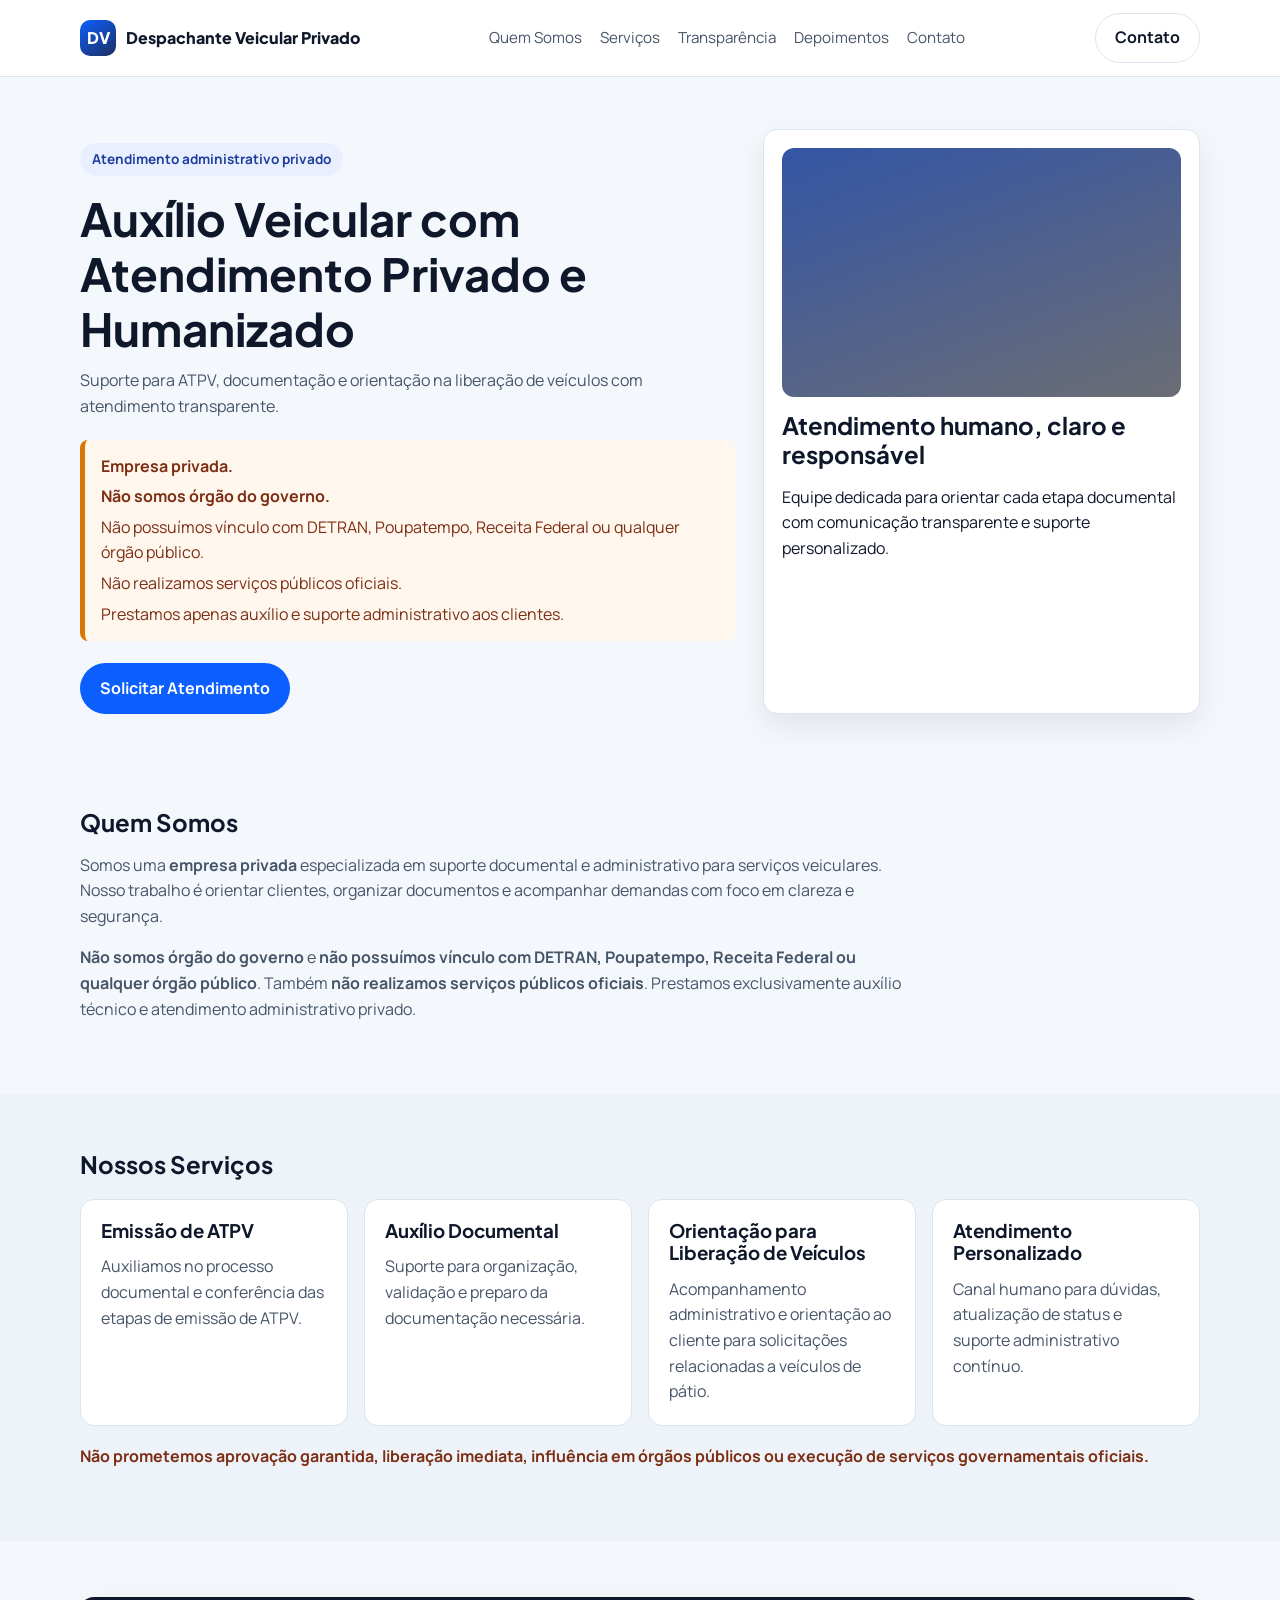
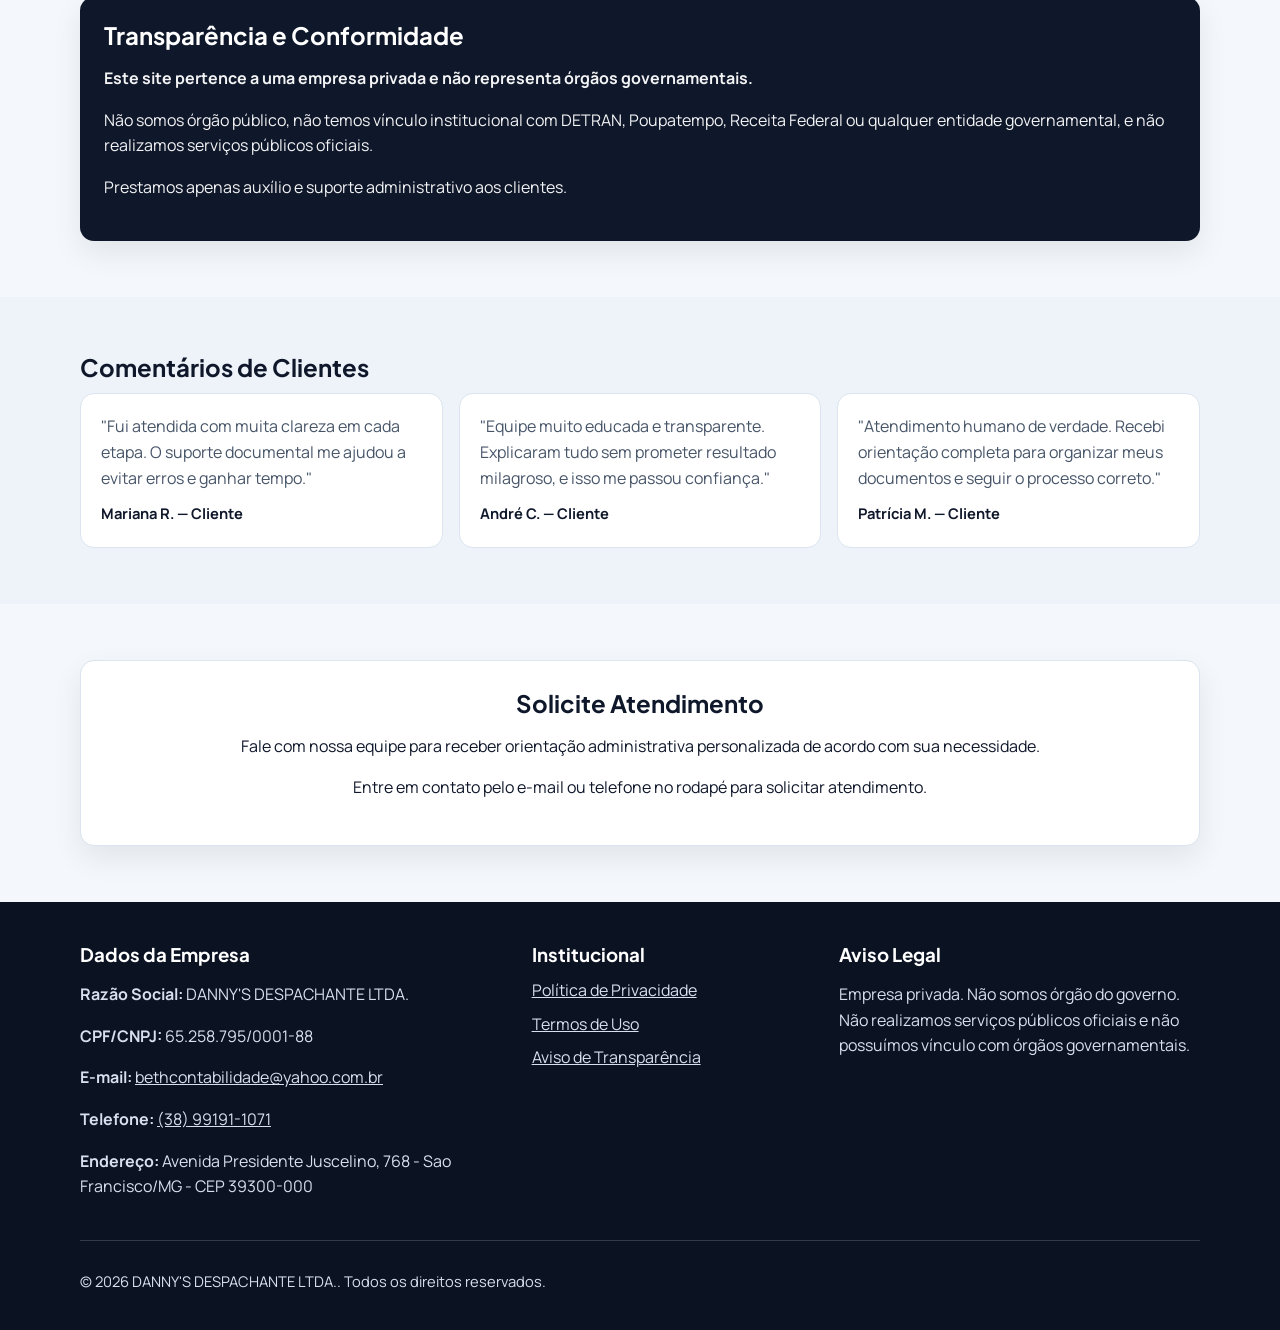
==== index.html @ ce4852e8 "Add files via upload" ====
<!DOCTYPE html>
<html lang="pt-BR">
  <head>
    <meta charset="UTF-8" />
    <meta name="viewport" content="width=device-width, initial-scale=1.0" />
    <title>Despachante Veicular Privado | Atendimento Humanizado</title>
    <meta
      name="description"
      content="Empresa privada de auxílio veicular com suporte em ATPV, documentação e orientação administrativa para clientes."
    />
    <link rel="preconnect" href="https://fonts.googleapis.com" />
    <link rel="preconnect" href="https://fonts.gstatic.com" crossorigin />
    <link
      href="https://fonts.googleapis.com/css2?family=Manrope:wght@400;500;600;700;800&family=Plus+Jakarta+Sans:wght@500;600;700;800&display=swap"
      rel="stylesheet"
    />
    <link rel="stylesheet" href="./styles.css" />
  </head>
  <body>
    <header class="header">
      <div class="container nav">
        <a href="#inicio" class="logo" aria-label="Início">
          <span class="logo-mark">DV</span>
          <span class="logo-text">Despachante Veicular Privado</span>
        </a>
        <nav class="menu" aria-label="Navegação principal">
          <a href="#quem-somos">Quem Somos</a>
          <a href="#servicos">Serviços</a>
          <a href="#transparencia">Transparência</a>
          <a href="#depoimentos">Depoimentos</a>
          <a href="#contato">Contato</a>
        </nav>
        <a class="btn btn-secondary" href="#contato">Contato</a>
      </div>
    </header>

    <main id="inicio">
      <section class="hero">
        <div class="container hero-grid">
          <div class="hero-content">
            <p class="badge">Atendimento administrativo privado</p>
            <h1>Auxílio Veicular com Atendimento Privado e Humanizado</h1>
            <p class="subtitle">
              Suporte para ATPV, documentação e orientação na liberação de veículos com atendimento
              transparente.
            </p>

            <div class="hero-alert">
              <p><strong>Empresa privada.</strong></p>
              <p><strong>Não somos órgão do governo.</strong></p>
              <p>
                Não possuímos vínculo com DETRAN, Poupatempo, Receita Federal ou qualquer órgão
                público.
              </p>
              <p>Não realizamos serviços públicos oficiais.</p>
              <p>Prestamos apenas auxílio e suporte administrativo aos clientes.</p>
            </div>

            <div class="hero-actions">
              <a class="btn btn-primary" href="#contato">Solicitar Atendimento</a>
            </div>
          </div>

          <aside class="hero-card" aria-label="Ambiente de atendimento">
            <div class="hero-card-image" role="img" aria-label="Escritório moderno com atendimento ao cliente"></div>
            <h2>Atendimento humano, claro e responsável</h2>
            <p>
              Equipe dedicada para orientar cada etapa documental com comunicação transparente e suporte
              personalizado.
            </p>
          </aside>
        </div>
      </section>

      <section id="quem-somos" class="section">
        <div class="container">
          <h2>Quem Somos</h2>
          <p class="section-text">
            Somos uma <strong>empresa privada</strong> especializada em suporte documental e
            administrativo para serviços veiculares. Nosso trabalho é orientar clientes, organizar
            documentos e acompanhar demandas com foco em clareza e segurança.
          </p>
          <p class="section-text">
            <strong>Não somos órgão do governo</strong> e
            <strong>não possuímos vínculo com DETRAN, Poupatempo, Receita Federal ou qualquer órgão público</strong>.
            Também <strong>não realizamos serviços públicos oficiais</strong>. Prestamos exclusivamente
            auxílio técnico e atendimento administrativo privado.
          </p>
        </div>
      </section>

      <section id="servicos" class="section alt">
        <div class="container">
          <h2>Nossos Serviços</h2>
          <div class="cards">
            <article class="card">
              <h3>Emissão de ATPV</h3>
              <p>Auxiliamos no processo documental e conferência das etapas de emissão de ATPV.</p>
            </article>
            <article class="card">
              <h3>Auxílio Documental</h3>
              <p>Suporte para organização, validação e preparo da documentação necessária.</p>
            </article>
            <article class="card">
              <h3>Orientação para Liberação de Veículos</h3>
              <p>
                Acompanhamento administrativo e orientação ao cliente para solicitações relacionadas a
                veículos de pátio.
              </p>
            </article>
            <article class="card">
              <h3>Atendimento Personalizado</h3>
              <p>Canal humano para dúvidas, atualização de status e suporte administrativo contínuo.</p>
            </article>
          </div>
          <p class="disclaimer-inline">
            Não prometemos aprovação garantida, liberação imediata, influência em órgãos públicos ou
            execução de serviços governamentais oficiais.
          </p>
        </div>
      </section>

      <section id="transparencia" class="section">
        <div class="container">
          <div class="transparency-box">
            <h2>Transparência e Conformidade</h2>
            <p>
              <strong>Este site pertence a uma empresa privada e não representa órgãos governamentais.</strong>
            </p>
            <p>
              Não somos órgão público, não temos vínculo institucional com DETRAN, Poupatempo, Receita
              Federal ou qualquer entidade governamental, e não realizamos serviços públicos oficiais.
            </p>
            <p>Prestamos apenas auxílio e suporte administrativo aos clientes.</p>
          </div>
        </div>
      </section>

      <section id="depoimentos" class="section alt">
        <div class="container">
          <h2>Comentários de Clientes</h2>
          <div class="testimonials">
            <article class="testimonial">
              <p>
                "Fui atendida com muita clareza em cada etapa. O suporte documental me ajudou a evitar
                erros e ganhar tempo."
              </p>
              <span>Mariana R. — Cliente</span>
            </article>
            <article class="testimonial">
              <p>
                "Equipe muito educada e transparente. Explicaram tudo sem prometer resultado milagroso,
                e isso me passou confiança."
              </p>
              <span>André C. — Cliente</span>
            </article>
            <article class="testimonial">
              <p>
                "Atendimento humano de verdade. Recebi orientação completa para organizar meus documentos
                e seguir o processo correto."
              </p>
              <span>Patrícia M. — Cliente</span>
            </article>
          </div>
        </div>
      </section>

      <section id="contato" class="section">
        <div class="container contact-box">
          <h2>Solicite Atendimento</h2>
          <p>
            Fale com nossa equipe para receber orientação administrativa personalizada de acordo com sua
            necessidade.
          </p>
          <p>
            Entre em contato pelo e-mail ou telefone no rodapé para solicitar atendimento.
          </p>
        </div>
      </section>
    </main>

    <footer class="footer">
      <div class="container footer-grid">
        <div>
          <h3>Dados da Empresa</h3>
          <p><strong>Razão Social:</strong> <span data-company-name></span></p>
          <p><strong>CPF/CNPJ:</strong> <span data-company-document></span></p>
          <p><strong>E-mail:</strong> <a data-company-email href="#"></a></p>
          <p><strong>Telefone:</strong> <a data-company-phone href="#"></a></p>
          <p><strong>Endereço:</strong> <span data-company-address></span></p>
        </div>
        <div>
          <h3>Institucional</h3>
          <ul>
            <li><a href="./politica-de-privacidade.html">Política de Privacidade</a></li>
            <li><a href="./termos-de-uso.html">Termos de Uso</a></li>
            <li><a href="./aviso-de-transparencia.html">Aviso de Transparência</a></li>
          </ul>
        </div>
        <div>
          <h3>Aviso Legal</h3>
          <p>
            Empresa privada. Não somos órgão do governo. Não realizamos serviços públicos oficiais e não
            possuímos vínculo com órgãos governamentais.
          </p>
        </div>
      </div>
      <div class="container footer-bottom">
        <p>© <span data-current-year></span> <span data-company-name></span>. Todos os direitos reservados.</p>
      </div>
    </footer>

    <script src="./script.js"></script>
  </body>
</html>
---- styles.css ----
:root {
  --bg: #f4f7fb;
  --surface: #ffffff;
  --ink: #0f172a;
  --muted: #475569;
  --primary: #0b5fff;
  --primary-dark: #0848c2;
  --accent: #00a86b;
  --border: #dbe4ef;
  --radius: 14px;
  --shadow: 0 12px 30px rgba(15, 23, 42, 0.08);
}

*,
*::before,
*::after {
  box-sizing: border-box;
}

html,
body {
  margin: 0;
  padding: 0;
}

body {
  font-family: "Manrope", sans-serif;
  color: var(--ink);
  background: var(--bg);
  line-height: 1.6;
}

a {
  color: inherit;
  text-decoration: none;
}

.container {
  width: min(1120px, 92%);
  margin: 0 auto;
}

.header {
  position: sticky;
  top: 0;
  z-index: 20;
  background: rgba(255, 255, 255, 0.95);
  border-bottom: 1px solid var(--border);
  backdrop-filter: blur(8px);
}

.nav {
  min-height: 76px;
  display: flex;
  align-items: center;
  justify-content: space-between;
  gap: 16px;
}

.logo {
  display: flex;
  align-items: center;
  gap: 10px;
  font-family: "Plus Jakarta Sans", sans-serif;
  font-weight: 800;
}

.logo-mark {
  display: inline-flex;
  align-items: center;
  justify-content: center;
  width: 36px;
  height: 36px;
  border-radius: 10px;
  color: #fff;
  background: linear-gradient(145deg, var(--primary), #1e2f5e);
}

.menu {
  display: flex;
  align-items: center;
  gap: 18px;
  font-size: 0.95rem;
  color: var(--muted);
}

.menu a:hover {
  color: var(--ink);
}

.btn {
  display: inline-flex;
  align-items: center;
  justify-content: center;
  border-radius: 999px;
  border: 1px solid transparent;
  padding: 0.72rem 1.2rem;
  font-weight: 700;
  transition: 0.2s ease;
}

.btn-primary {
  background: var(--primary);
  color: #fff;
}

.btn-primary:hover {
  background: var(--primary-dark);
}

.btn-secondary {
  border-color: var(--border);
  background: var(--surface);
  color: var(--ink);
}

.btn-secondary:hover {
  border-color: #b8c7db;
}

.hero {
  padding: 52px 0 38px;
}

.hero-grid {
  display: grid;
  grid-template-columns: 1.2fr 0.8fr;
  gap: 28px;
  align-items: stretch;
}

.badge {
  display: inline-flex;
  padding: 6px 12px;
  border-radius: 999px;
  background: #e9efff;
  color: #1d3e9d;
  font-weight: 700;
  font-size: 0.85rem;
  margin-bottom: 16px;
}

h1,
h2,
h3 {
  margin: 0 0 12px;
  line-height: 1.2;
  font-family: "Plus Jakarta Sans", sans-serif;
}

h1 {
  font-size: clamp(1.9rem, 4vw, 2.85rem);
}

.subtitle {
  margin: 0 0 20px;
  color: var(--muted);
  max-width: 68ch;
}

.hero-alert {
  border-left: 5px solid #d97706;
  background: #fff7ed;
  border-radius: 8px;
  padding: 14px 16px;
  margin-bottom: 22px;
  color: #7c2d12;
}

.hero-alert p {
  margin: 0 0 5px;
}

.hero-alert p:last-child {
  margin-bottom: 0;
}

.hero-actions {
  display: flex;
  flex-wrap: wrap;
  gap: 12px;
}

.hero-card {
  background: var(--surface);
  border: 1px solid var(--border);
  border-radius: var(--radius);
  padding: 18px;
  box-shadow: var(--shadow);
}

.hero-card-image {
  width: 100%;
  aspect-ratio: 16 / 10;
  border-radius: 12px;
  margin-bottom: 14px;
  background:
    linear-gradient(160deg, rgba(13, 53, 148, 0.84), rgba(8, 12, 24, 0.6)),
    url("https://images.unsplash.com/photo-1497366216548-37526070297c?auto=format&fit=crop&w=1200&q=80")
      center/cover no-repeat;
}

.section {
  padding: 56px 0;
}

.alt {
  background: #eef3fa;
}

.section-text {
  color: var(--muted);
  max-width: 84ch;
}

.cards {
  display: grid;
  grid-template-columns: repeat(4, 1fr);
  gap: 16px;
  margin-top: 20px;
}

.card {
  background: var(--surface);
  border: 1px solid var(--border);
  border-radius: var(--radius);
  padding: 20px;
}

.card p {
  color: var(--muted);
  margin: 0;
}

.disclaimer-inline {
  margin-top: 18px;
  font-weight: 700;
  color: #7c2d12;
}

.transparency-box {
  background: #0f172a;
  color: #fff;
  border-radius: var(--radius);
  padding: 24px;
  box-shadow: var(--shadow);
}

.transparency-box p {
  opacity: 0.95;
}

.testimonials {
  display: grid;
  grid-template-columns: repeat(3, 1fr);
  gap: 16px;
}

.testimonial {
  background: var(--surface);
  border: 1px solid var(--border);
  border-radius: var(--radius);
  padding: 20px;
}

.testimonial p {
  margin: 0 0 10px;
  color: var(--muted);
}

.testimonial span {
  font-weight: 700;
  font-size: 0.92rem;
}

.contact-box {
  text-align: center;
  background: var(--surface);
  border: 1px solid var(--border);
  border-radius: var(--radius);
  padding: 28px;
  box-shadow: var(--shadow);
}

.footer {
  background: #0b1222;
  color: #d8e0ef;
  padding-top: 42px;
}

.footer-grid {
  display: grid;
  grid-template-columns: 1.2fr 0.8fr 1fr;
  gap: 18px;
}

.footer h3 {
  color: #fff;
}

.footer ul {
  list-style: none;
  padding: 0;
  margin: 0;
}

.footer li {
  margin-bottom: 8px;
}

.footer a {
  text-decoration: underline;
}

.footer-bottom {
  border-top: 1px solid rgba(216, 224, 239, 0.2);
  margin-top: 24px;
  padding: 14px 0 22px;
  font-size: 0.92rem;
}

@media (max-width: 1024px) {
  .menu {
    display: none;
  }

  .hero-grid {
    grid-template-columns: 1fr;
  }

  .cards {
    grid-template-columns: repeat(2, 1fr);
  }

  .testimonials {
    grid-template-columns: 1fr;
  }

  .footer-grid {
    grid-template-columns: 1fr;
  }
}

@media (max-width: 640px) {
  .hero {
    padding-top: 30px;
  }

  .cards {
    grid-template-columns: 1fr;
  }

}
.main-content {
  display: none;
}

.white-wrap {
  min-height: 100vh;
  display: flex;
  flex-direction: column;
  justify-content: center;
  align-items: center;
  text-align: center;
  padding: 24px;
  background: #f4f7fb;
  color: #1f2937;
}

.white-wrap h2 {
  margin: 0 0 8px;
  font-size: 32px;
}

.white-wrap p {
  margin: 0;
  color: #4b5563;
}
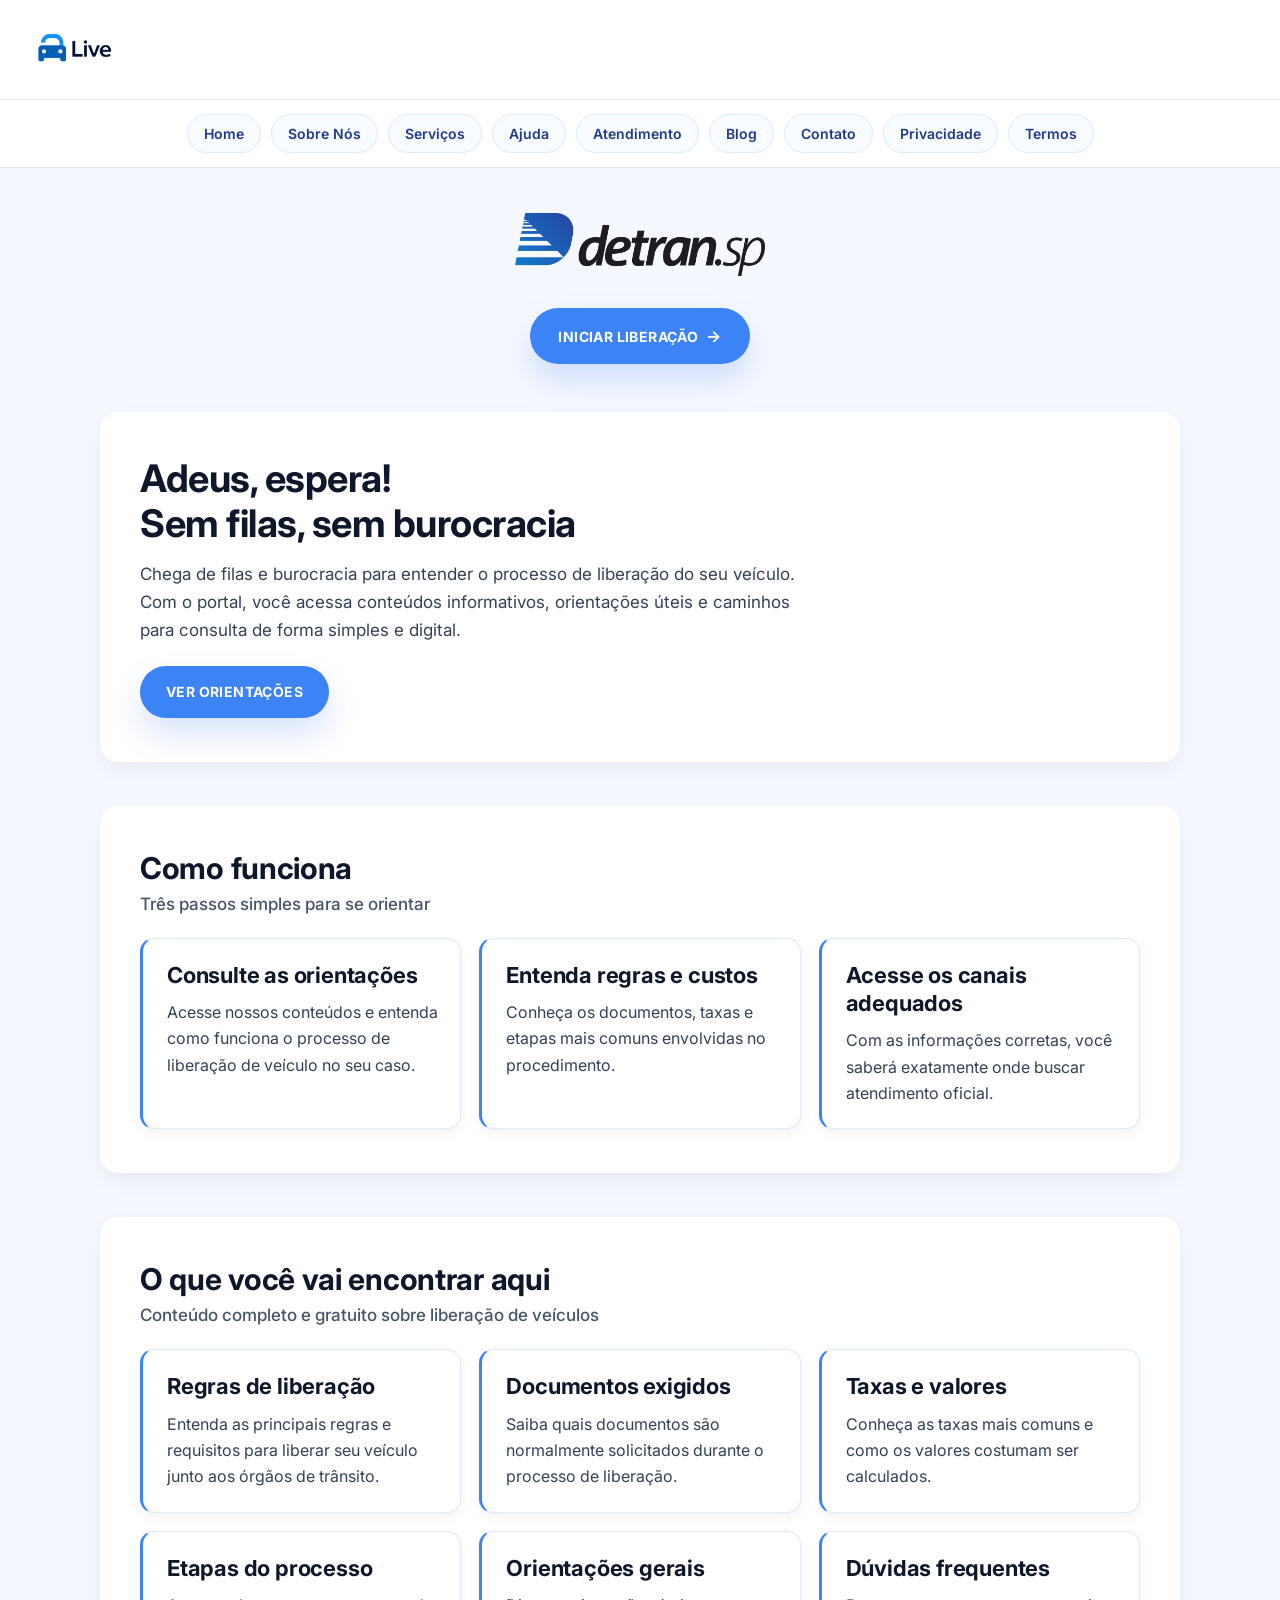
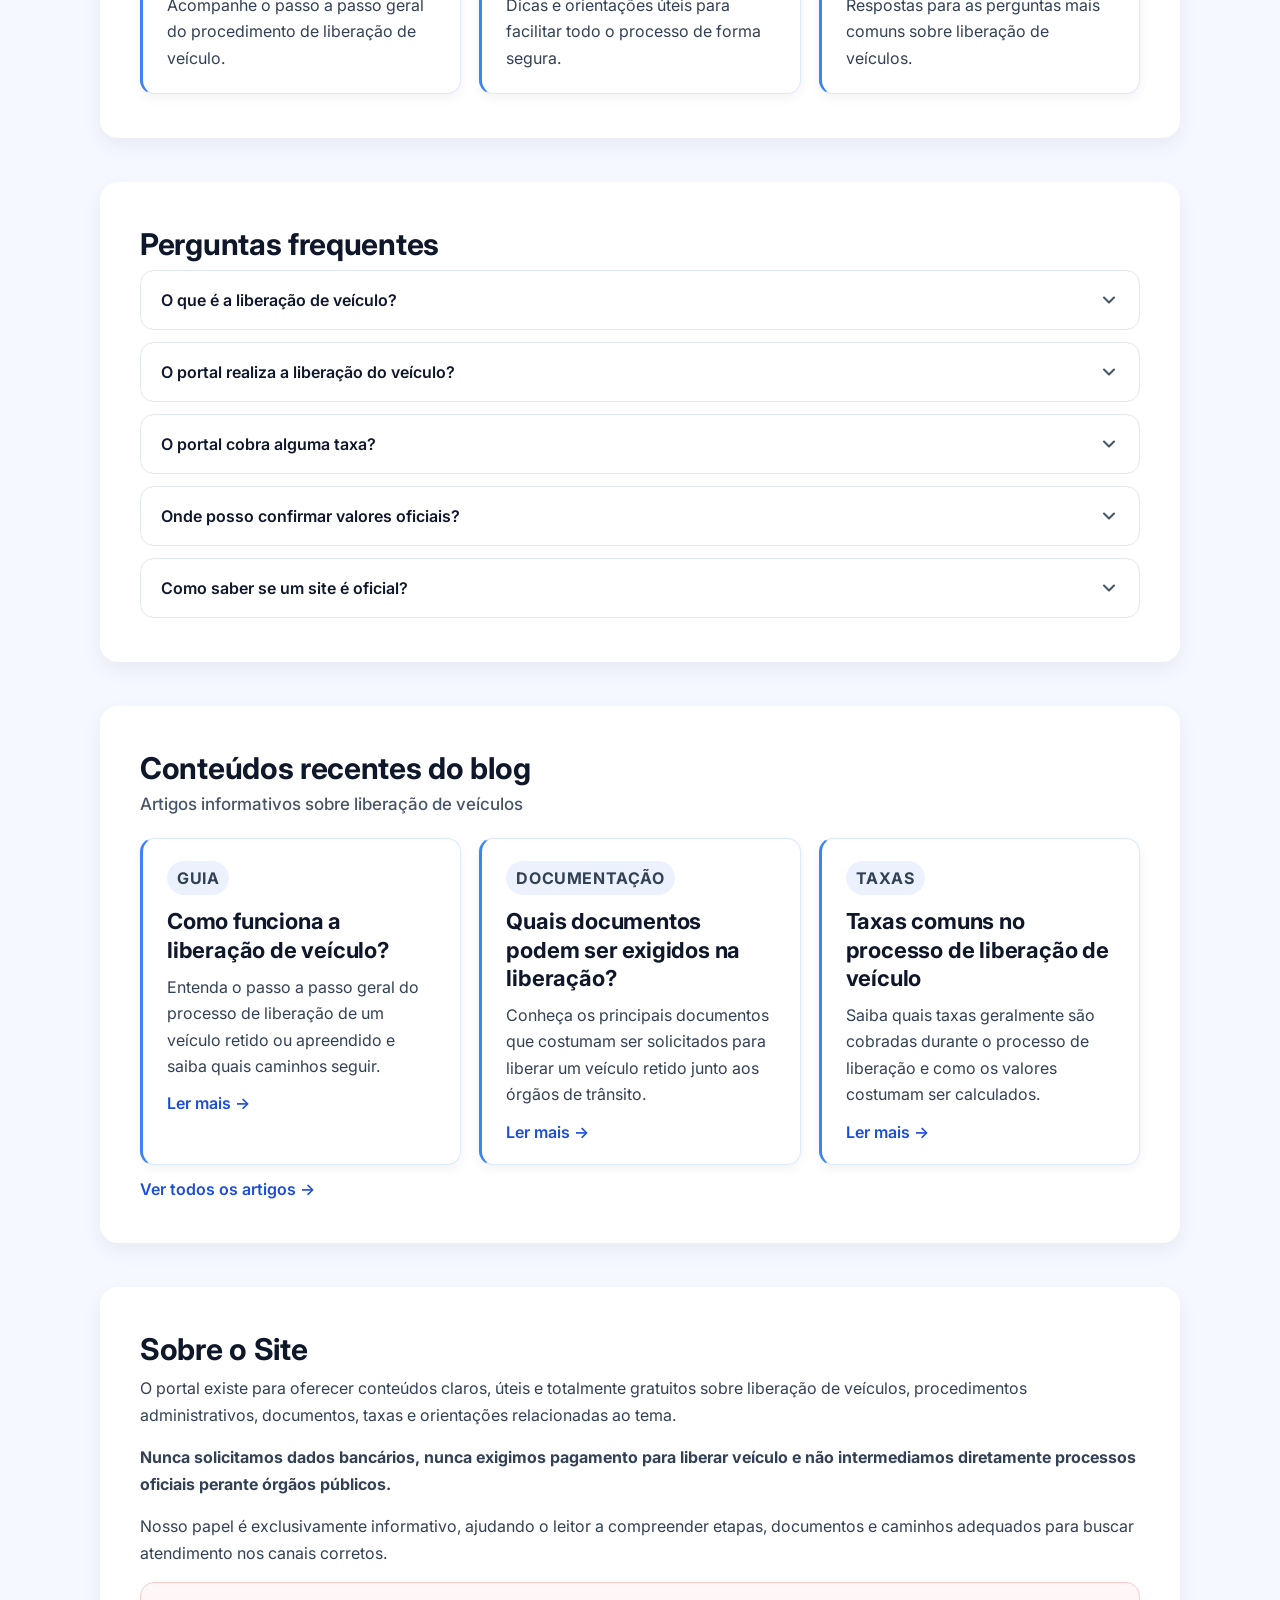
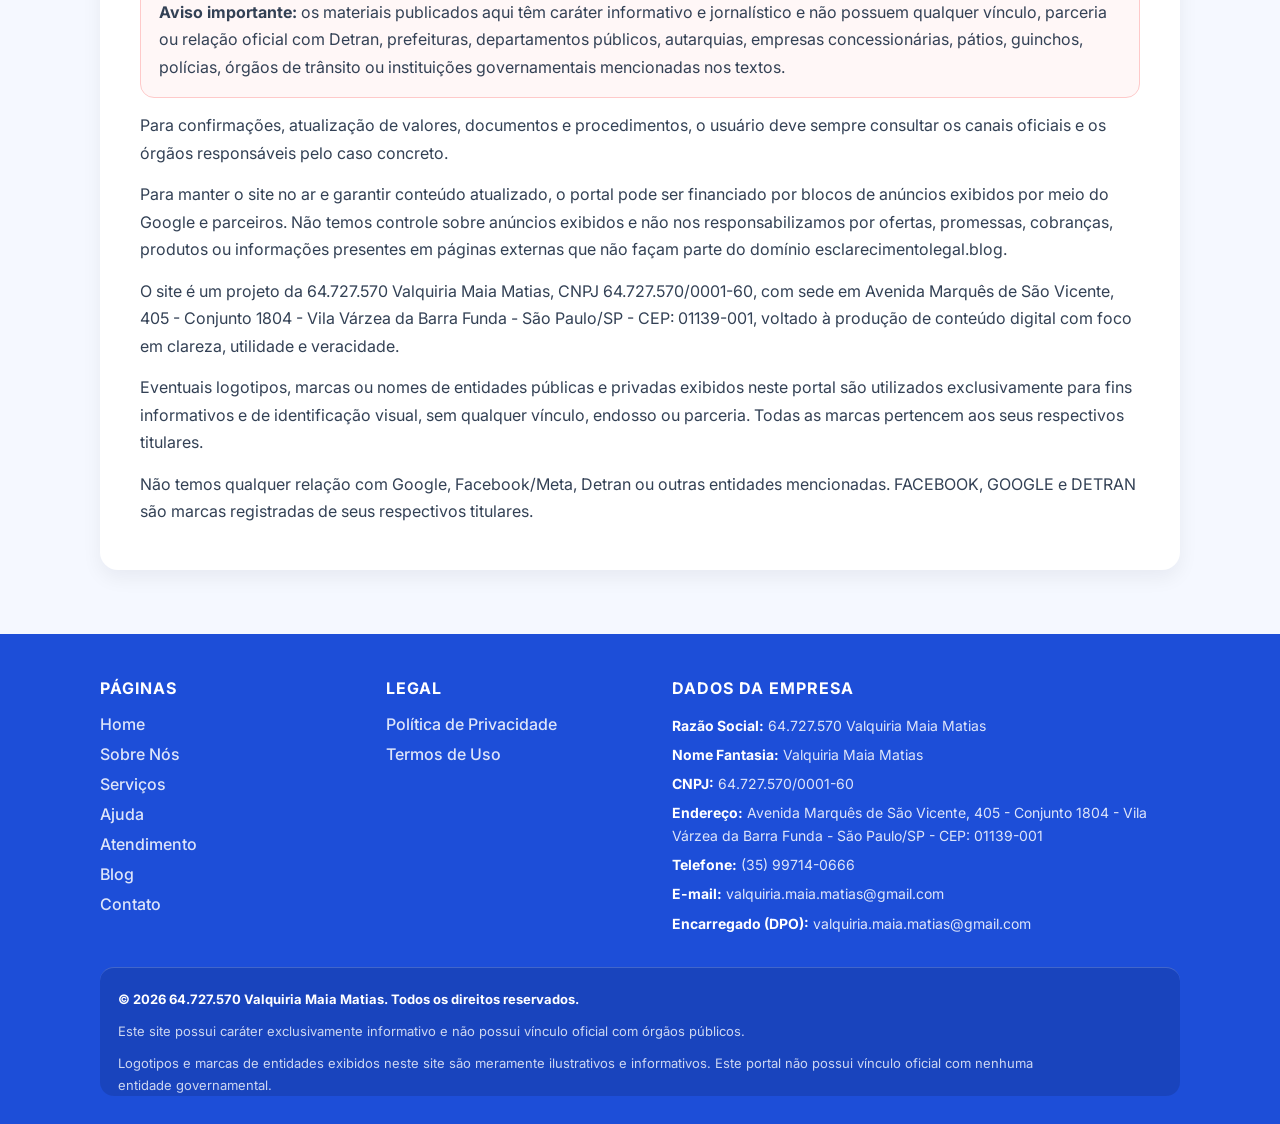
==== commit 040e9ffa: "o que você alterou" ====
--- a/index.html
+++ b/index.html
@@ -1,215 +1,204 @@
-<!DOCTYPE html>
-<html lang="pt-BR">
-  <head>
-    <meta charset="UTF-8" />
-    <meta name="viewport" content="width=device-width, initial-scale=1.0" />
-    <title>Despachante Veicular Privado | Atendimento Humanizado</title>
-    <meta
-      name="description"
-      content="Empresa privada de auxílio veicular com suporte em ATPV, documentação e orientação administrativa para clientes."
-    />
-    <link rel="preconnect" href="https://fonts.googleapis.com" />
-    <link rel="preconnect" href="https://fonts.gstatic.com" crossorigin />
-    <link
-      href="https://fonts.googleapis.com/css2?family=Manrope:wght@400;500;600;700;800&family=Plus+Jakarta+Sans:wght@500;600;700;800&display=swap"
-      rel="stylesheet"
-    />
-    <link rel="stylesheet" href="./styles.css" />
-  </head>
-  <body>
-    <header class="header">
-      <div class="container nav">
-        <a href="#inicio" class="logo" aria-label="Início">
-          <span class="logo-mark">DV</span>
-          <span class="logo-text">Despachante Veicular Privado</span>
-        </a>
-        <nav class="menu" aria-label="Navegação principal">
-          <a href="#quem-somos">Quem Somos</a>
-          <a href="#servicos">Serviços</a>
-          <a href="#transparencia">Transparência</a>
-          <a href="#depoimentos">Depoimentos</a>
-          <a href="#contato">Contato</a>
-        </nav>
-        <a class="btn btn-secondary" href="#contato">Contato</a>
-      </div>
-    </header>
-
-    <main id="inicio">
-      <section class="hero">
-        <div class="container hero-grid">
-          <div class="hero-content">
-            <p class="badge">Atendimento administrativo privado</p>
-            <h1>Auxílio Veicular com Atendimento Privado e Humanizado</h1>
-            <p class="subtitle">
-              Suporte para ATPV, documentação e orientação na liberação de veículos com atendimento
-              transparente.
-            </p>
-
-            <div class="hero-alert">
-              <p><strong>Empresa privada.</strong></p>
-              <p><strong>Não somos órgão do governo.</strong></p>
-              <p>
-                Não possuímos vínculo com DETRAN, Poupatempo, Receita Federal ou qualquer órgão
-                público.
-              </p>
-              <p>Não realizamos serviços públicos oficiais.</p>
-              <p>Prestamos apenas auxílio e suporte administrativo aos clientes.</p>
-            </div>
-
-            <div class="hero-actions">
-              <a class="btn btn-primary" href="#contato">Solicitar Atendimento</a>
-            </div>
-          </div>
-
-          <aside class="hero-card" aria-label="Ambiente de atendimento">
-            <div class="hero-card-image" role="img" aria-label="Escritório moderno com atendimento ao cliente"></div>
-            <h2>Atendimento humano, claro e responsável</h2>
-            <p>
-              Equipe dedicada para orientar cada etapa documental com comunicação transparente e suporte
-              personalizado.
-            </p>
-          </aside>
-        </div>
-      </section>
-
-      <section id="quem-somos" class="section">
-        <div class="container">
-          <h2>Quem Somos</h2>
-          <p class="section-text">
-            Somos uma <strong>empresa privada</strong> especializada em suporte documental e
-            administrativo para serviços veiculares. Nosso trabalho é orientar clientes, organizar
-            documentos e acompanhar demandas com foco em clareza e segurança.
-          </p>
-          <p class="section-text">
-            <strong>Não somos órgão do governo</strong> e
-            <strong>não possuímos vínculo com DETRAN, Poupatempo, Receita Federal ou qualquer órgão público</strong>.
-            Também <strong>não realizamos serviços públicos oficiais</strong>. Prestamos exclusivamente
-            auxílio técnico e atendimento administrativo privado.
-          </p>
-        </div>
-      </section>
-
-      <section id="servicos" class="section alt">
-        <div class="container">
-          <h2>Nossos Serviços</h2>
-          <div class="cards">
-            <article class="card">
-              <h3>Emissão de ATPV</h3>
-              <p>Auxiliamos no processo documental e conferência das etapas de emissão de ATPV.</p>
-            </article>
-            <article class="card">
-              <h3>Auxílio Documental</h3>
-              <p>Suporte para organização, validação e preparo da documentação necessária.</p>
-            </article>
-            <article class="card">
-              <h3>Orientação para Liberação de Veículos</h3>
-              <p>
-                Acompanhamento administrativo e orientação ao cliente para solicitações relacionadas a
-                veículos de pátio.
-              </p>
-            </article>
-            <article class="card">
-              <h3>Atendimento Personalizado</h3>
-              <p>Canal humano para dúvidas, atualização de status e suporte administrativo contínuo.</p>
-            </article>
-          </div>
-          <p class="disclaimer-inline">
-            Não prometemos aprovação garantida, liberação imediata, influência em órgãos públicos ou
-            execução de serviços governamentais oficiais.
-          </p>
-        </div>
-      </section>
-
-      <section id="transparencia" class="section">
-        <div class="container">
-          <div class="transparency-box">
-            <h2>Transparência e Conformidade</h2>
-            <p>
-              <strong>Este site pertence a uma empresa privada e não representa órgãos governamentais.</strong>
-            </p>
-            <p>
-              Não somos órgão público, não temos vínculo institucional com DETRAN, Poupatempo, Receita
-              Federal ou qualquer entidade governamental, e não realizamos serviços públicos oficiais.
-            </p>
-            <p>Prestamos apenas auxílio e suporte administrativo aos clientes.</p>
-          </div>
-        </div>
-      </section>
-
-      <section id="depoimentos" class="section alt">
-        <div class="container">
-          <h2>Comentários de Clientes</h2>
-          <div class="testimonials">
-            <article class="testimonial">
-              <p>
-                "Fui atendida com muita clareza em cada etapa. O suporte documental me ajudou a evitar
-                erros e ganhar tempo."
-              </p>
-              <span>Mariana R. — Cliente</span>
-            </article>
-            <article class="testimonial">
-              <p>
-                "Equipe muito educada e transparente. Explicaram tudo sem prometer resultado milagroso,
-                e isso me passou confiança."
-              </p>
-              <span>André C. — Cliente</span>
-            </article>
-            <article class="testimonial">
-              <p>
-                "Atendimento humano de verdade. Recebi orientação completa para organizar meus documentos
-                e seguir o processo correto."
-              </p>
-              <span>Patrícia M. — Cliente</span>
-            </article>
-          </div>
-        </div>
-      </section>
-
-      <section id="contato" class="section">
-        <div class="container contact-box">
-          <h2>Solicite Atendimento</h2>
-          <p>
-            Fale com nossa equipe para receber orientação administrativa personalizada de acordo com sua
-            necessidade.
-          </p>
-          <p>
-            Entre em contato pelo e-mail ou telefone no rodapé para solicitar atendimento.
-          </p>
-        </div>
-      </section>
-    </main>
-
-    <footer class="footer">
-      <div class="container footer-grid">
-        <div>
-          <h3>Dados da Empresa</h3>
-          <p><strong>Razão Social:</strong> <span data-company-name></span></p>
-          <p><strong>CPF/CNPJ:</strong> <span data-company-document></span></p>
-          <p><strong>E-mail:</strong> <a data-company-email href="#"></a></p>
-          <p><strong>Telefone:</strong> <a data-company-phone href="#"></a></p>
-          <p><strong>Endereço:</strong> <span data-company-address></span></p>
-        </div>
-        <div>
-          <h3>Institucional</h3>
-          <ul>
-            <li><a href="./politica-de-privacidade.html">Política de Privacidade</a></li>
-            <li><a href="./termos-de-uso.html">Termos de Uso</a></li>
-            <li><a href="./aviso-de-transparencia.html">Aviso de Transparência</a></li>
-          </ul>
-        </div>
-        <div>
-          <h3>Aviso Legal</h3>
-          <p>
-            Empresa privada. Não somos órgão do governo. Não realizamos serviços públicos oficiais e não
-            possuímos vínculo com órgãos governamentais.
-          </p>
-        </div>
-      </div>
-      <div class="container footer-bottom">
-        <p>© <span data-current-year></span> <span data-company-name></span>. Todos os direitos reservados.</p>
-      </div>
-    </footer>
-
-    <script src="./script.js"></script>
-  </body>
-</html>+<!DOCTYPE html>
+<html lang="pt-BR">
+<head>
+  <meta charset="UTF-8">
+  <meta name="viewport" content="width=device-width, initial-scale=1.0">
+  <title>Atendimento inicial</title>
+  <link rel="preconnect" href="https://fonts.googleapis.com">
+  <link rel="preconnect" href="https://fonts.gstatic.com" crossorigin>
+  <link href="https://fonts.googleapis.com/css2?family=Inter:wght@400;500;600;700;800&display=swap" rel="stylesheet">
+  <link rel="stylesheet" href="style.css">
+    <!-- Google tag (gtag.js) -->
+<script async src="https://www.googletagmanager.com/gtag/js?id=AW-18147891462"></script>
+<script>
+  window.dataLayer = window.dataLayer || [];
+  function gtag(){dataLayer.push(arguments);}
+  gtag('js', new Date());
+
+  gtag('config', 'AW-18147891462');
+</script>
+</head>
+<body>
+  <a class="skip-link" href="#main-content">Pular para o conteúdo</a>
+  <header class="header">
+    <div class="header__left">
+      <img src="img/logo-liv.png" alt="Logo LIV" class="header__logo" width="180" height="75">
+    </div>
+    <div class="header__right">
+      <button class="header__hamburger" type="button" aria-label="Abrir menu" aria-expanded="false" aria-controls="primary-menu" data-menu-toggle>
+        <span></span>
+        <span></span>
+        <span></span>
+      </button>
+    </div>
+  </header>
+  <nav id="primary-menu" class="mobile-menu" aria-label="Menu principal" data-mobile-menu>
+    <a href="./" aria-current="page">Home</a>
+    <a href="sobre-nos/">Sobre Nós</a>
+    <a href="servicos/">Serviços</a>
+    <a href="ajuda/">Ajuda</a>
+    <a href="atendimento/">Atendimento</a>
+    <a href="blog/">Blog</a>
+    <a href="contato/">Contato</a>
+    <a href="privacidade/">Privacidade</a>
+    <a href="termos/">Termos</a>
+  </nav>
+  <img src="img/sp-logo.png" alt="Logo Detran SP" class="detran-logo">
+  <a href="consulta/" class="start-button">Iniciar liberação</a>
+
+  <main id="main-content" class="main-content">
+    <section class="section hero-text">
+      <h1>Adeus, espera!<br>Sem filas, sem burocracia</h1>
+      <p>
+        Chega de filas e burocracia para entender o processo de liberação do seu veículo.
+        Com o portal, você acessa conteúdos informativos, orientações úteis e caminhos
+        para consulta de forma simples e digital.
+      </p>
+      <a href="consulta/" class="secondary-button">Ver orientações</a>
+    </section>
+
+    <section class="section">
+      <h2>Como funciona</h2>
+      <h3>Três passos simples para se orientar</h3>
+      <div class="cards-grid">
+        <article class="card">
+          <h4>Consulte as orientações</h4>
+          <p>Acesse nossos conteúdos e entenda como funciona o processo de liberação de veículo no seu caso.</p>
+        </article>
+        <article class="card">
+          <h4>Entenda regras e custos</h4>
+          <p>Conheça os documentos, taxas e etapas mais comuns envolvidas no procedimento.</p>
+        </article>
+        <article class="card">
+          <h4>Acesse os canais adequados</h4>
+          <p>Com as informações corretas, você saberá exatamente onde buscar atendimento oficial.</p>
+        </article>
+      </div>
+    </section>
+
+    <section class="section">
+      <h2>O que você vai encontrar aqui</h2>
+      <h3>Conteúdo completo e gratuito sobre liberação de veículos</h3>
+      <div class="cards-grid cards-grid--three">
+        <article class="card"><h4>Regras de liberação</h4><p>Entenda as principais regras e requisitos para liberar seu veículo junto aos órgãos de trânsito.</p></article>
+        <article class="card"><h4>Documentos exigidos</h4><p>Saiba quais documentos são normalmente solicitados durante o processo de liberação.</p></article>
+        <article class="card"><h4>Taxas e valores</h4><p>Conheça as taxas mais comuns e como os valores costumam ser calculados.</p></article>
+        <article class="card"><h4>Etapas do processo</h4><p>Acompanhe o passo a passo geral do procedimento de liberação de veículo.</p></article>
+        <article class="card"><h4>Orientações gerais</h4><p>Dicas e orientações úteis para facilitar todo o processo de forma segura.</p></article>
+        <article class="card"><h4>Dúvidas frequentes</h4><p>Respostas para as perguntas mais comuns sobre liberação de veículos.</p></article>
+      </div>
+    </section>
+
+    <section class="section">
+      <h2>Perguntas frequentes</h2>
+      <div class="faq-list">
+        <details>
+          <summary>O que é a liberação de veículo?</summary>
+          <p>É o procedimento para regularizar e retirar um veículo retido ou apreendido, conforme as regras do órgão responsável.</p>
+        </details>
+        <details>
+          <summary>O portal realiza a liberação do veículo?</summary>
+          <p>Não. O portal tem função exclusivamente informativa e não intermedia processos oficiais.</p>
+        </details>
+        <details>
+          <summary>O portal cobra alguma taxa?</summary>
+          <p>Não. O conteúdo é gratuito e não há cobrança para acesso às orientações.</p>
+        </details>
+        <details>
+          <summary>Onde posso confirmar valores oficiais?</summary>
+          <p>Nos sites oficiais dos Detrans estaduais (domínio .gov.br) ou presencialmente nos postos de atendimento.</p>
+        </details>
+        <details>
+          <summary>Como saber se um site é oficial?</summary>
+          <p>Confira se o domínio é governamental (.gov.br) e valide as informações diretamente nos canais públicos oficiais.</p>
+        </details>
+      </div>
+    </section>
+
+    <section class="section">
+      <h2>Conteúdos recentes do blog</h2>
+      <h3>Artigos informativos sobre liberação de veículos</h3>
+      <div class="cards-grid">
+        <article class="card">
+          <p class="tag">Guia</p>
+          <h4>Como funciona a liberação de veículo?</h4>
+          <p>Entenda o passo a passo geral do processo de liberação de um veículo retido ou apreendido e saiba quais caminhos seguir.</p>
+          <a href="blog/como-funciona-liberacao-veiculo/" class="read-more">Ler mais →</a>
+        </article>
+        <article class="card">
+          <p class="tag">Documentação</p>
+          <h4>Quais documentos podem ser exigidos na liberação?</h4>
+          <p>Conheça os principais documentos que costumam ser solicitados para liberar um veículo retido junto aos órgãos de trânsito.</p>
+          <a href="blog/documentos-exigidos-liberacao/" class="read-more">Ler mais →</a>
+        </article>
+        <article class="card">
+          <p class="tag">Taxas</p>
+          <h4>Taxas comuns no processo de liberação de veículo</h4>
+          <p>Saiba quais taxas geralmente são cobradas durante o processo de liberação e como os valores costumam ser calculados.</p>
+          <a href="blog/taxas-comuns-liberacao/" class="read-more">Ler mais →</a>
+        </article>
+      </div>
+      <a href="blog/" class="all-articles">Ver todos os artigos →</a>
+    </section>
+
+    <section class="section about-section">
+      <h2>Sobre o Site</h2>
+      <p>O portal existe para oferecer conteúdos claros, úteis e totalmente gratuitos sobre liberação de veículos, procedimentos administrativos, documentos, taxas e orientações relacionadas ao tema.</p>
+      <p class="about-highlight">Nunca solicitamos dados bancários, nunca exigimos pagamento para liberar veículo e não intermediamos diretamente processos oficiais perante órgãos públicos.</p>
+      <p>Nosso papel é exclusivamente informativo, ajudando o leitor a compreender etapas, documentos e caminhos adequados para buscar atendimento nos canais corretos.</p>
+      <p class="about-warning"><strong>Aviso importante:</strong> os materiais publicados aqui têm caráter informativo e jornalístico e não possuem qualquer vínculo, parceria ou relação oficial com Detran, prefeituras, departamentos públicos, autarquias, empresas concessionárias, pátios, guinchos, polícias, órgãos de trânsito ou instituições governamentais mencionadas nos textos.</p>
+      <p>Para confirmações, atualização de valores, documentos e procedimentos, o usuário deve sempre consultar os canais oficiais e os órgãos responsáveis pelo caso concreto.</p>
+      <p>Para manter o site no ar e garantir conteúdo atualizado, o portal pode ser financiado por blocos de anúncios exibidos por meio do Google e parceiros. Não temos controle sobre anúncios exibidos e não nos responsabilizamos por ofertas, promessas, cobranças, produtos ou informações presentes em páginas externas que não façam parte do domínio esclarecimentolegal.blog.</p>
+      <p>O site é um projeto da <span data-site="razaoSocial"></span>, CNPJ <span data-site="cnpj"></span>, com sede em <span data-site="endereco"></span>, voltado à produção de conteúdo digital com foco em clareza, utilidade e veracidade.</p>
+      <p>Eventuais logotipos, marcas ou nomes de entidades públicas e privadas exibidos neste portal são utilizados exclusivamente para fins informativos e de identificação visual, sem qualquer vínculo, endosso ou parceria. Todas as marcas pertencem aos seus respectivos titulares.</p>
+      <p>Não temos qualquer relação com Google, Facebook/Meta, Detran ou outras entidades mencionadas. FACEBOOK, GOOGLE e DETRAN são marcas registradas de seus respectivos titulares.</p>
+    </section>
+  </main>
+
+  <footer class="site-footer">
+    <div class="footer-container">
+      <div class="footer-grid">
+        <section class="footer-column">
+          <h3>Páginas</h3>
+          <ul>
+            <li><a href="./">Home</a></li>
+            <li><a href="sobre-nos/">Sobre Nós</a></li>
+            <li><a href="servicos/">Serviços</a></li>
+            <li><a href="ajuda/">Ajuda</a></li>
+            <li><a href="atendimento/">Atendimento</a></li>
+            <li><a href="blog/">Blog</a></li>
+            <li><a href="contato/">Contato</a></li>
+          </ul>
+        </section>
+
+        <section class="footer-column">
+          <h3>Legal</h3>
+          <ul>
+            <li><a href="privacidade/">Política de Privacidade</a></li>
+            <li><a href="termos/">Termos de Uso</a></li>
+          </ul>
+        </section>
+
+        <section class="footer-column footer-company">
+          <h3>Dados da empresa</h3>
+          <p><strong>Razão Social:</strong> <span data-site="razaoSocial"></span></p>
+          <p><strong>Nome Fantasia:</strong> <span data-site="nomeFantasia"></span></p>
+          <p><strong>CNPJ:</strong> <span data-site="cnpj"></span></p>
+          <p><strong>Endereço:</strong> <span data-site="endereco"></span></p>
+          <p><strong>Telefone:</strong> <span data-site="telefone"></span></p>
+          <p><strong>E-mail:</strong> <span data-site="email"></span></p>
+          <p><strong>Encarregado (DPO):</strong> <span data-site="dpo"></span></p>
+        </section>
+      </div>
+
+      <div class="footer-bottom">
+        <p>© <span data-site="ano"></span> <span data-site="razaoSocial"></span>. Todos os direitos reservados.</p>
+        <p>Este site possui caráter exclusivamente informativo e não possui vínculo oficial com órgãos públicos.</p>
+        <p>Logotipos e marcas de entidades exibidos neste site são meramente ilustrativos e informativos. Este portal não possui vínculo oficial com nenhuma entidade governamental.</p>
+      </div>
+    </div>
+  </footer>
+  <script src="site-data.js"></script>
+  <script src="script.js"></script>
+</body>
+</html>
--- a/style.css
+++ b/style.css
@@ -0,0 +1,944 @@
+:root {
+  --color-primary: #3c83f6;
+  --color-primary-hover: #2563eb;
+  --color-primary-deep: #1d4ed8;
+  --color-primary-darker: #1e40af;
+  --color-primary-soft: #60a5fa;
+
+  --color-bg-body: #f5f8ff;
+  --color-bg-surface: #ffffff;
+  --color-bg-soft: #f8fbff;
+
+  --color-text-strong: #0f172a;
+  --color-text-default: #1f2937;
+  --color-text-body: #334155;
+  --color-text-muted: #475569;
+  --color-text-soft: #64748b;
+
+  --color-border: #e2e8f0;
+  --color-border-input: #cbd5e1;
+  --color-border-soft: #dbeafe;
+  --color-border-hover: #bfd4ff;
+
+  --shadow-sm: 0 4px 12px rgba(15, 23, 42, 0.05);
+  --shadow-md: 0 8px 20px rgba(15, 23, 42, 0.06);
+  --shadow-lg: 0 16px 32px rgba(37, 99, 235, 0.18);
+
+  --radius-sm: 10px;
+  --radius-md: 14px;
+  --radius-lg: 18px;
+  --radius-pill: 999px;
+
+  --space-section: 28px;
+  --space-section-lg: 44px;
+
+  --ease-out: cubic-bezier(0.22, 1, 0.36, 1);
+  --duration-fast: 180ms;
+  --duration-base: 280ms;
+
+  --focus-ring: 0 0 0 3px rgba(60, 131, 246, 0.35);
+}
+
+* {
+  box-sizing: border-box;
+  margin: 0;
+  padding: 0;
+}
+
+*:focus {
+  outline: none;
+}
+
+*:focus-visible {
+  outline: none;
+  box-shadow: var(--focus-ring);
+  border-radius: 6px;
+}
+
+@media (prefers-reduced-motion: reduce) {
+  *,
+  *::before,
+  *::after {
+    animation-duration: 0.01ms !important;
+    animation-iteration-count: 1 !important;
+    transition-duration: 0.01ms !important;
+    scroll-behavior: auto !important;
+  }
+}
+
+.skip-link {
+  position: absolute;
+  top: -100px;
+  left: 16px;
+  background-color: var(--color-primary);
+  color: #fff;
+  padding: 12px 18px;
+  border-radius: var(--radius-sm);
+  text-decoration: none;
+  font-weight: 700;
+  z-index: 1000;
+  transition: top var(--duration-fast) var(--ease-out);
+}
+
+.skip-link:focus {
+  top: 16px;
+}
+
+body {
+  font-family: "Inter", Arial, sans-serif;
+  color: var(--color-text-default);
+  background-color: var(--color-bg-body);
+}
+
+.header {
+  width: 100%;
+  display: flex;
+  align-items: center;
+  justify-content: space-between;
+  padding: 12px 16px;
+  background-color: #fff;
+}
+
+.header__logo {
+  height: 75px;
+  width: auto;
+  display: block;
+}
+
+.header__hamburger {
+  width: 30px;
+  height: 26px;
+  background: none;
+  border: none;
+  display: flex;
+  flex-direction: column;
+  justify-content: space-between;
+  cursor: pointer;
+}
+
+.header__hamburger span {
+  width: 100%;
+  height: 3px;
+  background-color: #000;
+  border-radius: 2px;
+  display: block;
+}
+
+.mobile-menu {
+  display: none;
+  background-color: #fff;
+  border-top: 1px solid #e2e8f0;
+  border-bottom: 1px solid #e2e8f0;
+  padding: 8px 16px 12px;
+}
+
+.mobile-menu.is-open {
+  display: block;
+}
+
+.mobile-menu a {
+  display: block;
+  text-decoration: none;
+  color: #0f172a;
+  font-weight: 600;
+  padding: 10px 2px;
+}
+
+@media (min-width: 769px) {
+  .header__hamburger {
+    display: none;
+  }
+
+  .mobile-menu {
+    display: flex;
+    flex-wrap: wrap;
+    justify-content: center;
+    gap: 10px;
+    padding: 14px 16px;
+    background-color: #fff;
+    border-top: 1px solid #e2e8f0;
+    border-bottom: 1px solid #e2e8f0;
+  }
+
+  .mobile-menu a {
+    display: inline-flex;
+    align-items: center;
+    justify-content: center;
+    padding: 10px 16px;
+    border-radius: 999px;
+    border: 1px solid #dbeafe;
+    background-color: #f8fbff;
+    color: #1e3a8a;
+    font-size: 14px;
+    font-weight: 600;
+    transition: background-color 0.2s ease, color 0.2s ease, border-color 0.2s ease;
+  }
+
+  .mobile-menu a:hover {
+    background-color: #3C83F6;
+    border-color: #3C83F6;
+    color: #fff;
+  }
+}
+
+.detran-logo {
+  display: block;
+  margin: 45px auto 0;
+  width: 250px;
+  max-width: 100%;
+  height: auto;
+}
+
+.liv-logo-below {
+  display: none;
+}
+
+.start-button {
+  display: flex;
+  width: fit-content;
+  align-items: center;
+  justify-content: center;
+  gap: 8px;
+  margin: 32px auto 0;
+  background-color: var(--color-primary);
+  color: #fff;
+  border: none;
+  border-radius: var(--radius-pill);
+  min-width: 220px;
+  height: 56px;
+  padding: 0 28px;
+  font-family: "Inter", Arial, sans-serif;
+  font-size: 14px;
+  font-weight: 700;
+  text-transform: uppercase;
+  letter-spacing: 0.4px;
+  text-align: center;
+  cursor: pointer;
+  box-shadow: var(--shadow-lg);
+  transition: transform var(--duration-fast) var(--ease-out),
+    box-shadow var(--duration-fast) var(--ease-out),
+    background-color var(--duration-fast) var(--ease-out);
+}
+
+.start-button {
+  text-decoration: none;
+}
+
+.start-button::after {
+  content: "→";
+  display: inline-block;
+  font-size: 16px;
+  transition: transform var(--duration-fast) var(--ease-out);
+}
+
+.start-button:hover {
+  background-color: var(--color-primary-hover);
+  transform: translateY(-2px);
+  box-shadow: 0 20px 36px rgba(37, 99, 235, 0.3);
+}
+
+.start-button:hover::after {
+  transform: translateX(4px);
+}
+
+.start-button:focus-visible {
+  outline: none;
+  box-shadow: 0 12px 24px rgba(60, 131, 246, 0.25),
+    0 0 0 4px rgba(60, 131, 246, 0.35);
+}
+
+.home-hero-cta {
+  display: flex;
+  justify-content: center;
+  margin: 0 auto 12px;
+}
+
+.main-content {
+  width: min(1080px, 92%);
+  margin: 48px auto 64px;
+}
+
+.section {
+  background-color: var(--color-bg-surface);
+  border-radius: var(--radius-lg);
+  padding: 36px 28px;
+  margin-top: var(--space-section);
+  box-shadow: var(--shadow-md);
+}
+
+.section + .section {
+  margin-top: var(--space-section-lg);
+}
+
+@media (min-width: 769px) {
+  .section {
+    padding: 44px 40px;
+  }
+}
+
+.hero-text h1 {
+  font-size: clamp(28px, 4vw, 38px);
+  line-height: 1.18;
+  margin-bottom: 14px;
+  color: var(--color-text-strong);
+  letter-spacing: -0.5px;
+}
+
+.hero-text p {
+  font-size: 17px;
+  line-height: 1.65;
+  color: var(--color-text-body);
+  max-width: 62ch;
+}
+
+.secondary-button {
+  display: inline-flex;
+  align-items: center;
+  justify-content: center;
+  gap: 8px;
+  margin-top: 22px;
+  border: none;
+  background-color: var(--color-primary);
+  color: #fff;
+  text-decoration: none;
+  font-family: "Inter", Arial, sans-serif;
+  font-size: 14px;
+  font-weight: 700;
+  text-transform: uppercase;
+  letter-spacing: 0.4px;
+  border-radius: var(--radius-pill);
+  cursor: pointer;
+  min-height: 52px;
+  padding: 0 26px;
+  box-shadow: var(--shadow-lg);
+  transition: transform var(--duration-fast) var(--ease-out),
+    box-shadow var(--duration-fast) var(--ease-out),
+    background-color var(--duration-fast) var(--ease-out);
+}
+
+.secondary-button:hover {
+  background-color: var(--color-primary-hover);
+  transform: translateY(-2px);
+  box-shadow: 0 20px 36px rgba(37, 99, 235, 0.3);
+}
+
+.secondary-button:focus-visible {
+  outline: none;
+  box-shadow: var(--shadow-lg), 0 0 0 4px rgba(60, 131, 246, 0.35);
+}
+
+.contact-actions {
+  display: flex;
+  justify-content: center;
+  align-items: center;
+  flex-wrap: wrap;
+  gap: 10px;
+  margin-bottom: 14px;
+}
+
+.contact-actions .secondary-button {
+  display: inline-flex;
+  align-items: center;
+  justify-content: center;
+  min-height: 38px;
+  padding: 0 14px;
+  font-size: 12px;
+  font-weight: 600;
+  text-transform: none;
+  letter-spacing: 0;
+  text-decoration: none;
+  color: #111827;
+  background-color: #fff;
+  border: 1px solid #d1d5db;
+  box-shadow: none;
+}
+
+.contact-actions .secondary-button.is-primary {
+  background-color: #3C83F6;
+  border-color: #3C83F6;
+  color: #fff;
+}
+
+.contact-actions + .about-warning {
+  text-align: center;
+}
+
+.section h2 {
+  font-size: clamp(24px, 3vw, 30px);
+  color: var(--color-text-strong);
+  margin-bottom: 8px;
+  letter-spacing: -0.3px;
+}
+
+.section h3 {
+  font-size: 17px;
+  font-weight: 500;
+  color: var(--color-text-muted);
+  margin-bottom: 24px;
+}
+
+.cards-grid {
+  display: grid;
+  grid-template-columns: repeat(auto-fit, minmax(240px, 1fr));
+  gap: 18px;
+}
+
+@media (min-width: 769px) {
+  .cards-grid--three {
+    grid-template-columns: repeat(3, minmax(0, 1fr));
+  }
+}
+
+.card {
+  position: relative;
+  background-color: var(--color-bg-surface);
+  border: 1px solid var(--color-border-soft);
+  border-left: 3px solid var(--color-primary);
+  border-radius: var(--radius-md);
+  padding: 22px 22px 22px 24px;
+  box-shadow: var(--shadow-sm);
+  transition: transform var(--duration-base) var(--ease-out),
+    box-shadow var(--duration-base) var(--ease-out),
+    border-color var(--duration-base) var(--ease-out),
+    background-color var(--duration-base) var(--ease-out);
+}
+
+.card:hover {
+  transform: translateY(-3px);
+  border-color: var(--color-border-hover);
+  border-left-color: var(--color-primary-hover);
+  background-color: var(--color-bg-soft);
+  box-shadow: var(--shadow-lg);
+}
+
+.card h4 {
+  font-size: 22px;
+  color: var(--color-text-strong);
+  line-height: 1.28;
+  margin-bottom: 10px;
+  letter-spacing: -0.2px;
+}
+
+.card p {
+  color: var(--color-text-body);
+  line-height: 1.65;
+  font-size: 16px;
+}
+
+.faq-list details {
+  background-color: var(--color-bg-surface);
+  border: 1px solid var(--color-border);
+  border-radius: var(--radius-md);
+  padding: 0;
+  overflow: hidden;
+  transition: border-color var(--duration-fast) var(--ease-out),
+    box-shadow var(--duration-fast) var(--ease-out);
+}
+
+.faq-list details:hover {
+  border-color: var(--color-border-hover);
+}
+
+.faq-list details[open] {
+  border-color: var(--color-primary);
+  box-shadow: var(--shadow-sm);
+}
+
+.faq-list details + details {
+  margin-top: 12px;
+}
+
+.faq-list summary {
+  list-style: none;
+  display: flex;
+  align-items: center;
+  justify-content: space-between;
+  gap: 12px;
+  min-height: 58px;
+  padding: 16px 20px;
+  cursor: pointer;
+  font-weight: 600;
+  color: var(--color-text-strong);
+  font-size: 16px;
+}
+
+.faq-list summary::-webkit-details-marker {
+  display: none;
+}
+
+.faq-list summary::after {
+  content: "";
+  flex-shrink: 0;
+  width: 20px;
+  height: 20px;
+  background-image: url("data:image/svg+xml;utf8,<svg xmlns='http://www.w3.org/2000/svg' viewBox='0 0 24 24' fill='none' stroke='%23475569' stroke-width='2.5' stroke-linecap='round' stroke-linejoin='round'><polyline points='6 9 12 15 18 9'/></svg>");
+  background-repeat: no-repeat;
+  background-position: center;
+  background-size: contain;
+  transition: transform var(--duration-base) var(--ease-out);
+}
+
+.faq-list details[open] summary::after {
+  transform: rotate(180deg);
+}
+
+.faq-list p {
+  margin: 0;
+  padding: 14px 20px 18px;
+  border-top: 1px solid var(--color-border);
+  color: var(--color-text-body);
+  line-height: 1.65;
+  font-size: 15px;
+}
+
+.tag {
+  display: inline-block;
+  color: var(--color-primary-deep);
+  background-color: rgba(60, 131, 246, 0.1);
+  font-size: 11px;
+  font-weight: 700;
+  letter-spacing: 0.6px;
+  text-transform: uppercase;
+  padding: 4px 10px;
+  border-radius: var(--radius-pill);
+  margin-bottom: 12px;
+}
+
+.post-date {
+  color: var(--color-text-soft);
+  font-size: 13px;
+  font-weight: 500;
+  margin-bottom: 12px;
+}
+
+.contact-layout {
+  display: grid;
+  grid-template-columns: 1.5fr 1fr;
+  gap: 18px;
+}
+
+.contact-form {
+  display: grid;
+  gap: 10px;
+}
+
+.contact-form label {
+  font-size: 14px;
+  font-weight: 600;
+  color: #0f172a;
+}
+
+.contact-form input,
+.contact-form textarea {
+  width: 100%;
+  border: 1px solid var(--color-border-input);
+  border-radius: var(--radius-sm);
+  padding: 12px 14px;
+  font: inherit;
+  color: var(--color-text-strong);
+  background-color: var(--color-bg-surface);
+  transition: border-color var(--duration-fast) var(--ease-out),
+    box-shadow var(--duration-fast) var(--ease-out);
+}
+
+.contact-form input:focus-visible,
+.contact-form textarea:focus-visible {
+  outline: none;
+  border-color: var(--color-primary);
+  box-shadow: 0 0 0 3px rgba(60, 131, 246, 0.2);
+}
+
+.contact-form textarea {
+  min-height: 140px;
+  resize: vertical;
+}
+
+.contact-form .secondary-button {
+  justify-self: start;
+  text-transform: none;
+  letter-spacing: 0;
+}
+
+.contact-info-title {
+  margin-top: 12px;
+  font-weight: 700;
+  color: #0f172a;
+}
+
+.read-more,
+.all-articles {
+  display: inline-flex;
+  align-items: center;
+  gap: 4px;
+  margin-top: 14px;
+  color: var(--color-primary-deep);
+  text-decoration: none;
+  font-weight: 600;
+  transition: gap var(--duration-fast) var(--ease-out),
+    color var(--duration-fast) var(--ease-out);
+}
+
+.read-more:hover,
+.all-articles:hover {
+  color: var(--color-primary-darker);
+  gap: 10px;
+}
+
+.blog-article {
+  width: min(820px, 100%);
+  margin: 0 auto;
+  padding: 34px 30px;
+}
+
+.blog-article h2 {
+  font-size: clamp(28px, 4vw, 38px);
+  line-height: 1.15;
+  margin-bottom: 6px;
+}
+
+.blog-article .post-date {
+  margin-bottom: 24px;
+  font-size: 14px;
+}
+
+.blog-article h3 {
+  margin-top: 26px;
+  margin-bottom: 10px;
+  color: #0f172a;
+  font-size: 24px;
+  font-weight: 700;
+}
+
+.blog-article p {
+  color: #334155;
+  font-size: 20px;
+  line-height: 1.7;
+}
+
+.blog-article ul,
+.blog-article ol {
+  margin: 14px 0 0 24px;
+  color: #1f2937;
+}
+
+.blog-article li + li {
+  margin-top: 8px;
+}
+
+.blog-article li {
+  font-size: 20px;
+  line-height: 1.65;
+}
+
+.blog-article .blog-note {
+  margin-top: 24px;
+  background: linear-gradient(180deg, #f8fbff 0%, #eef4ff 100%);
+  border: 1px solid #cddffd;
+  border-radius: 14px;
+  padding: 16px 18px;
+}
+
+.blog-article .blog-note p {
+  font-size: 18px;
+  color: #1e293b;
+}
+
+.blog-article .all-articles {
+  margin-top: 24px;
+}
+
+.blog-listing {
+  padding: 32px 26px;
+}
+
+.blog-listing h2 {
+  margin-bottom: 4px;
+}
+
+.blog-listing h3 {
+  margin-bottom: 22px;
+  font-weight: 500;
+}
+
+.blog-list-grid {
+  grid-template-columns: repeat(3, minmax(0, 1fr));
+  gap: 18px;
+}
+
+.blog-card {
+  height: 100%;
+  display: flex;
+  flex-direction: column;
+  padding: 22px 22px 22px 24px;
+  border: 1px solid var(--color-border-soft);
+  border-left: 3px solid var(--color-primary);
+  background-color: var(--color-bg-surface);
+  box-shadow: var(--shadow-sm);
+  transition: transform var(--duration-base) var(--ease-out),
+    box-shadow var(--duration-base) var(--ease-out),
+    border-color var(--duration-base) var(--ease-out),
+    background-color var(--duration-base) var(--ease-out);
+}
+
+.blog-card:hover {
+  transform: translateY(-3px);
+  border-color: var(--color-border-hover);
+  border-left-color: var(--color-primary-hover);
+  background-color: var(--color-bg-soft);
+  box-shadow: var(--shadow-lg);
+}
+
+.blog-card .tag {
+  margin-bottom: 6px;
+}
+
+.blog-card .post-date {
+  margin-bottom: 12px;
+}
+
+.blog-card h4 {
+  font-size: 19px;
+  line-height: 1.24;
+  margin-bottom: 10px;
+}
+
+.blog-card > p:not(.tag):not(.post-date) {
+  font-size: 17px;
+  line-height: 1.6;
+}
+
+.blog-card .read-more {
+  margin-top: auto;
+  padding-top: 14px;
+}
+
+.about-section p {
+  line-height: 1.72;
+  color: var(--color-text-body);
+  font-size: 16px;
+}
+
+.about-section p + p {
+  margin-top: 14px;
+}
+
+.about-highlight {
+  font-weight: 700;
+  color: var(--color-text-strong);
+}
+
+.about-warning {
+  background-color: #fff7f7;
+  border: 1px solid #fecaca;
+  border-radius: var(--radius-md);
+  padding: 16px 18px;
+  color: var(--color-text-strong);
+}
+
+.site-footer {
+  margin-top: 56px;
+  background-color: var(--color-primary-deep);
+  color: rgba(255, 255, 255, 0.92);
+}
+
+.footer-container {
+  width: min(1080px, 92%);
+  margin: 0 auto;
+  padding: 44px 0 28px;
+}
+
+.footer-grid {
+  display: grid;
+  grid-template-columns: 1fr 1fr 2fr;
+  gap: 32px;
+}
+
+.footer-column h3 {
+  font-size: 16px;
+  margin-bottom: 16px;
+  color: #fff;
+  text-transform: uppercase;
+  letter-spacing: 1px;
+  font-weight: 700;
+}
+
+.footer-column ul {
+  list-style: none;
+}
+
+.footer-column li + li {
+  margin-top: 10px;
+}
+
+.footer-column a {
+  color: rgba(255, 255, 255, 0.85);
+  text-decoration: none;
+  font-weight: 500;
+  transition: color var(--duration-fast) var(--ease-out);
+}
+
+.footer-column a:hover {
+  color: #fff;
+  text-decoration: underline;
+  text-underline-offset: 3px;
+}
+
+.footer-company p {
+  font-size: 14px;
+  line-height: 1.65;
+  color: rgba(255, 255, 255, 0.85);
+}
+
+.footer-company p strong {
+  color: #fff;
+}
+
+.footer-company p + p {
+  margin-top: 6px;
+}
+
+.footer-bottom {
+  margin-top: 32px;
+  padding: 20px 18px 0;
+  border-top: 1px solid rgba(255, 255, 255, 0.18);
+  background-color: rgba(0, 0, 0, 0.12);
+  border-radius: var(--radius-md);
+}
+
+/* Keep simple article footers from inheriting "full footer card" spacing. */
+.footer-container > .footer-bottom:only-child {
+  margin-top: 0;
+  padding-top: 0;
+  border-top: none;
+  background-color: transparent;
+  border-radius: 0;
+}
+
+.footer-bottom p {
+  font-size: 13px;
+  line-height: 1.7;
+  color: rgba(255, 255, 255, 0.78);
+  max-width: 920px;
+}
+
+.footer-bottom p + p {
+  margin-top: 10px;
+}
+
+.footer-bottom p:first-child {
+  font-weight: 700;
+  color: #fff;
+}
+
+@media (max-width: 768px) {
+  .header__logo {
+    height: 62px;
+    width: auto;
+  }
+
+  .detran-logo {
+    width: 250px;
+  }
+
+  .section {
+    padding: 26px 18px;
+  }
+
+  .blog-article {
+    padding: 22px 18px;
+  }
+
+  .blog-article p,
+  .blog-article li {
+    font-size: 18px;
+  }
+
+  .blog-article h3 {
+    font-size: 22px;
+  }
+
+  .blog-listing {
+    padding: 22px 16px;
+  }
+
+  .blog-list-grid {
+    grid-template-columns: 1fr;
+    gap: 14px;
+  }
+
+  .blog-card h4 {
+    font-size: 19px;
+  }
+
+  .blog-card > p:not(.tag):not(.post-date) {
+    font-size: 16px;
+  }
+
+  .hero-text p,
+  .card p,
+  .about-section p {
+    font-size: 15px;
+    line-height: 1.75;
+  }
+
+  .card h4 {
+    font-size: 22px;
+  }
+
+  .faq-list summary {
+    padding: 14px 14px;
+    font-size: 15px;
+  }
+
+  .faq-list p {
+    padding: 0 14px 14px;
+    font-size: 14px;
+    line-height: 1.7;
+  }
+
+  .start-button {
+    width: 240px;
+    height: 74px;
+    line-height: 74px;
+    font-size: 14px;
+  }
+
+  .contact-actions .secondary-button {
+    min-height: 36px;
+    font-size: 11px;
+    padding: 0 12px;
+  }
+
+  .contact-layout {
+    grid-template-columns: 1fr;
+  }
+
+  .footer-grid {
+    grid-template-columns: 1fr;
+    gap: 20px;
+  }
+
+  .footer-column h3 {
+    font-size: 18px;
+  }
+
+  .footer-company p,
+  .footer-bottom p {
+    font-size: 13px;
+  }
+
+  .footer-bottom {
+    margin-top: 20px;
+    padding: 14px 12px 0;
+  }
+
+  .footer-bottom p {
+    line-height: 1.65;
+  }
+}
+
+@media (min-width: 769px) and (max-width: 1100px) {
+  .blog-list-grid {
+    grid-template-columns: repeat(2, minmax(0, 1fr));
+  }
+}
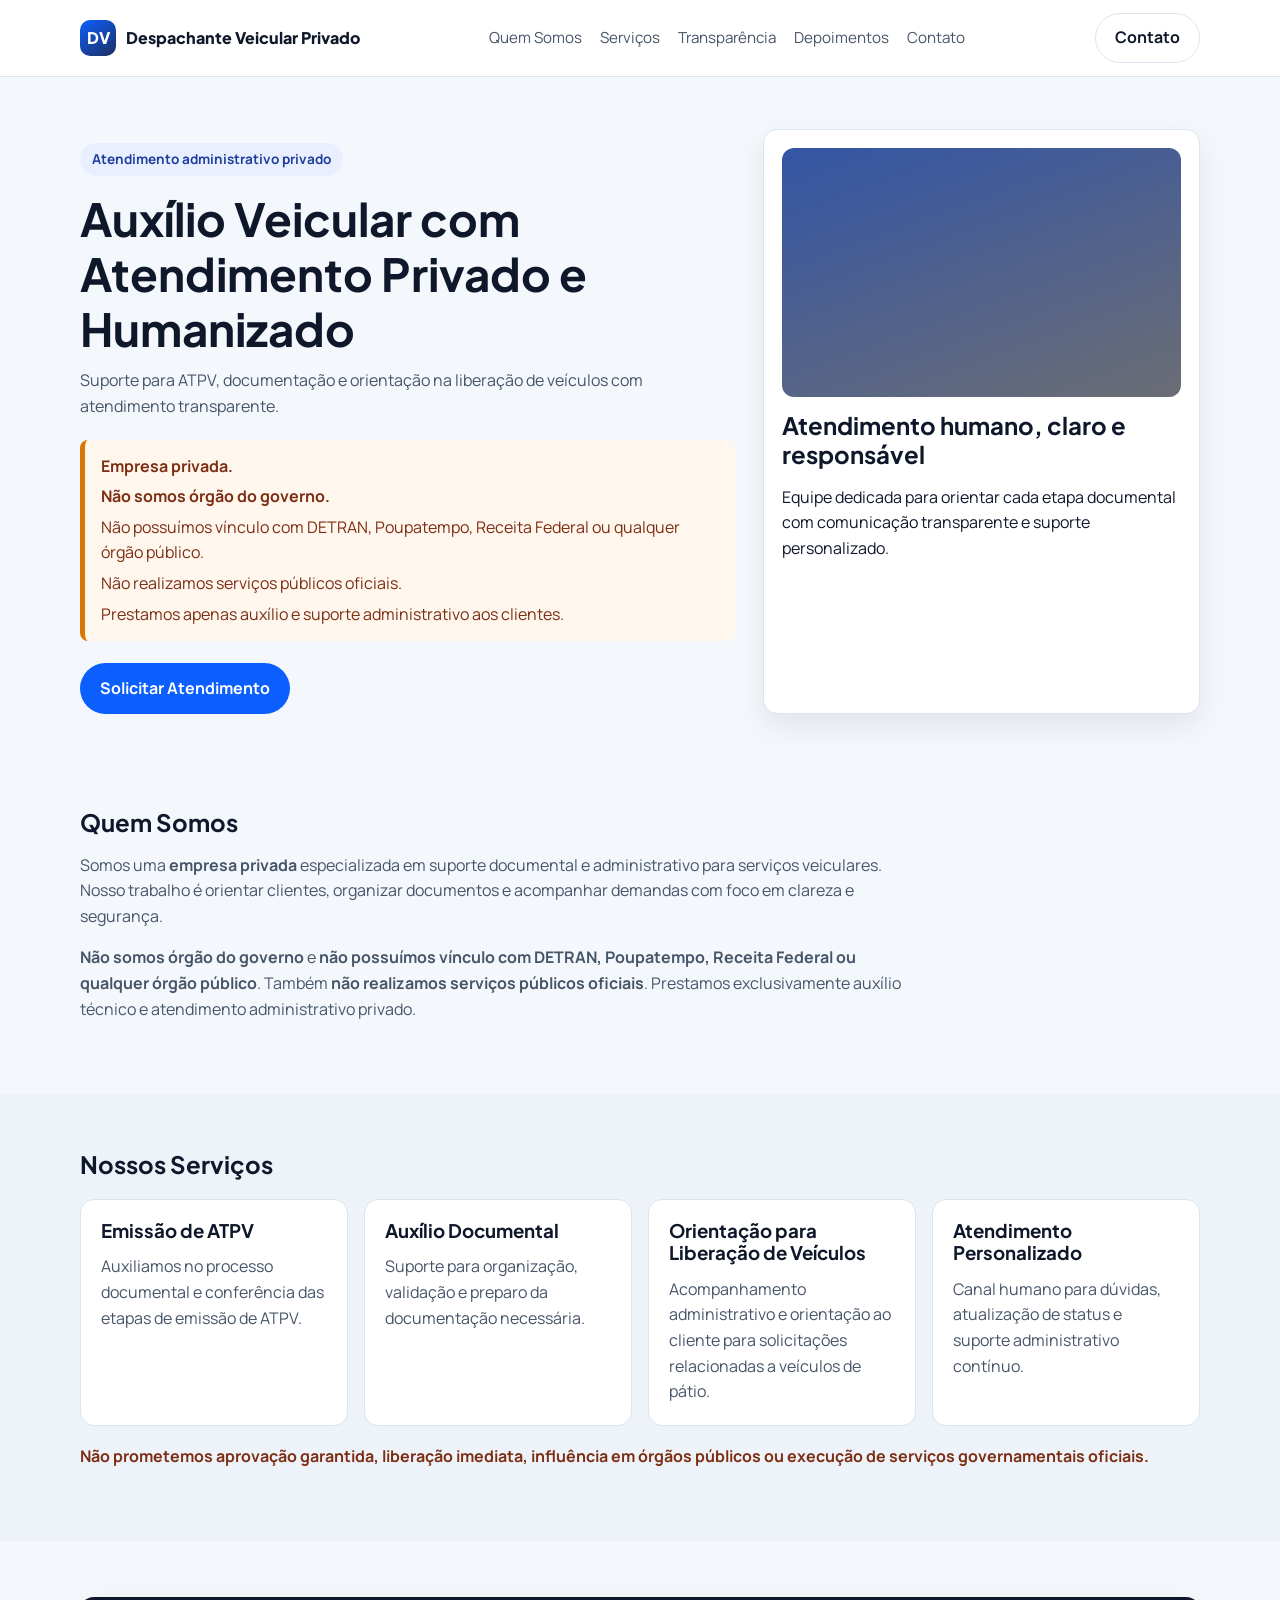
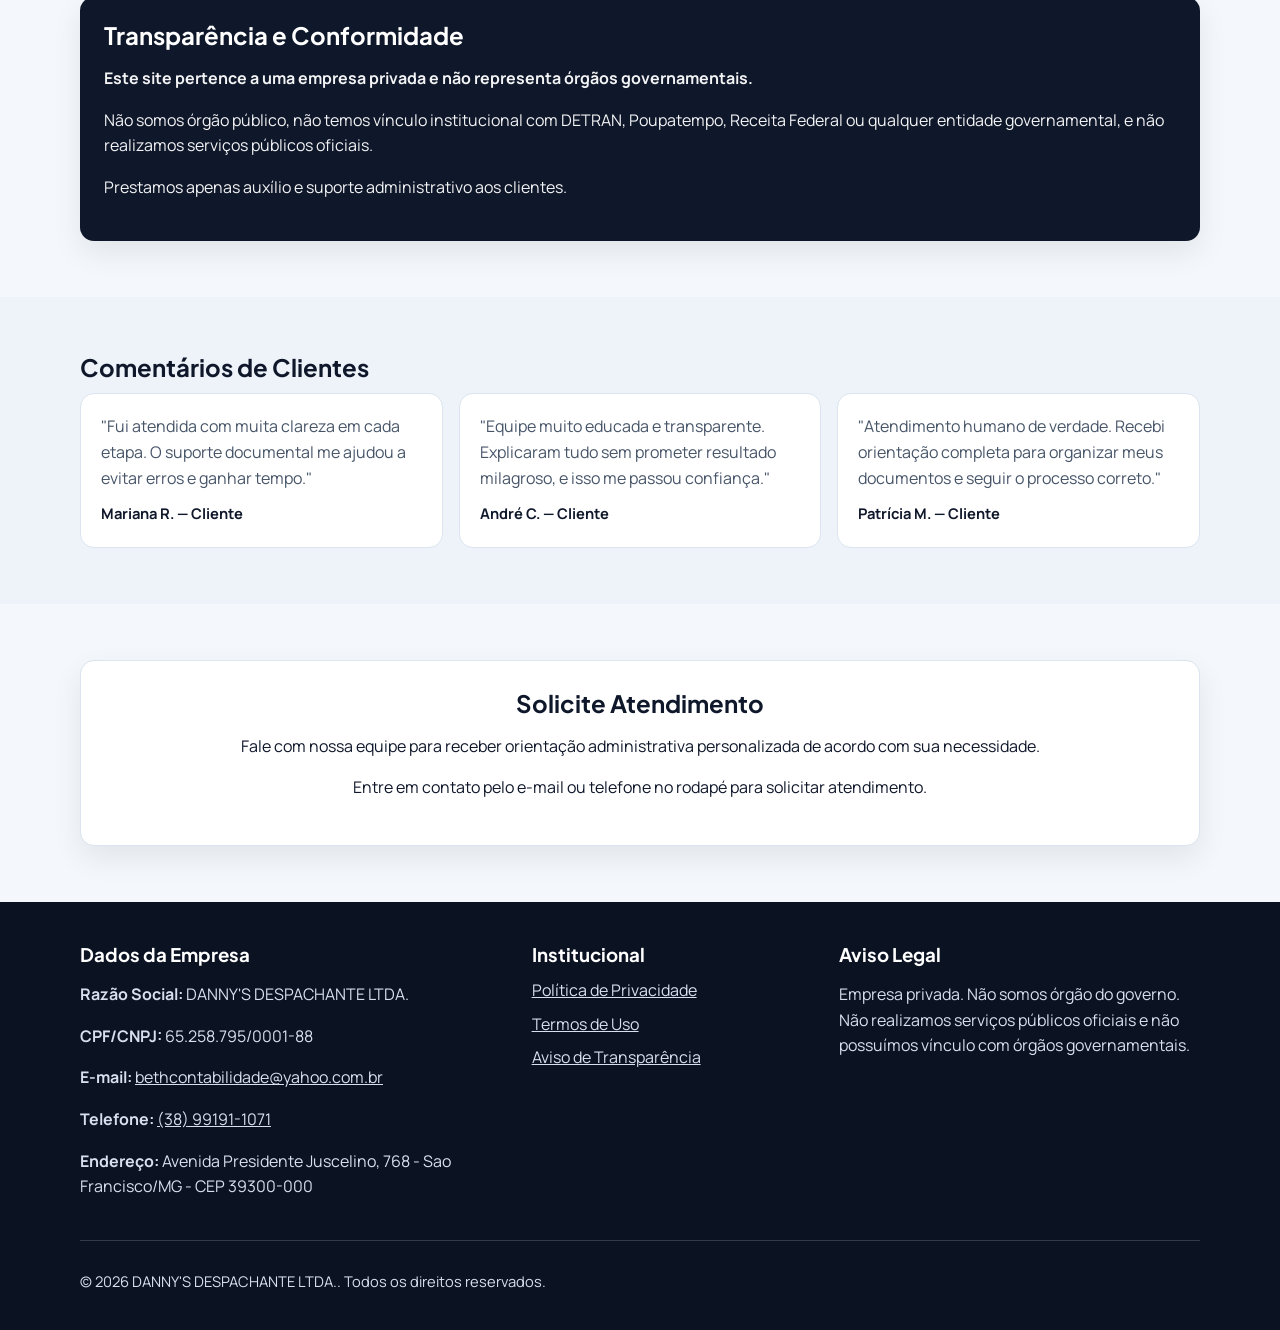
==== commit 40e93aec: "o que você alterou" ====
--- a/index.html
+++ b/index.html
@@ -1,13 +1,20 @@
 <!DOCTYPE html>
 <html lang="pt-BR">
-<head>
-  <meta charset="UTF-8">
-  <meta name="viewport" content="width=device-width, initial-scale=1.0">
-  <title>Atendimento inicial</title>
-  <link rel="preconnect" href="https://fonts.googleapis.com">
-  <link rel="preconnect" href="https://fonts.gstatic.com" crossorigin>
-  <link href="https://fonts.googleapis.com/css2?family=Inter:wght@400;500;600;700;800&display=swap" rel="stylesheet">
-  <link rel="stylesheet" href="style.css">
+  <head>
+    <meta charset="UTF-8" />
+    <meta name="viewport" content="width=device-width, initial-scale=1.0" />
+    <title>Despachante Veicular Privado | Atendimento Humanizado</title>
+    <meta
+      name="description"
+      content="Empresa privada de auxílio veicular com suporte em ATPV, documentação e orientação administrativa para clientes."
+    />
+    <link rel="preconnect" href="https://fonts.googleapis.com" />
+    <link rel="preconnect" href="https://fonts.gstatic.com" crossorigin />
+    <link
+      href="https://fonts.googleapis.com/css2?family=Manrope:wght@400;500;600;700;800&family=Plus+Jakarta+Sans:wght@500;600;700;800&display=swap"
+      rel="stylesheet"
+    />
+    <link rel="stylesheet" href="./styles.css" />
     <!-- Google tag (gtag.js) -->
 <script async src="https://www.googletagmanager.com/gtag/js?id=AW-18147891462"></script>
 <script>
@@ -17,188 +24,202 @@
 
   gtag('config', 'AW-18147891462');
 </script>
-</head>
-<body>
-  <a class="skip-link" href="#main-content">Pular para o conteúdo</a>
-  <header class="header">
-    <div class="header__left">
-      <img src="img/logo-liv.png" alt="Logo LIV" class="header__logo" width="180" height="75">
-    </div>
-    <div class="header__right">
-      <button class="header__hamburger" type="button" aria-label="Abrir menu" aria-expanded="false" aria-controls="primary-menu" data-menu-toggle>
-        <span></span>
-        <span></span>
-        <span></span>
-      </button>
-    </div>
-  </header>
-  <nav id="primary-menu" class="mobile-menu" aria-label="Menu principal" data-mobile-menu>
-    <a href="./" aria-current="page">Home</a>
-    <a href="sobre-nos/">Sobre Nós</a>
-    <a href="servicos/">Serviços</a>
-    <a href="ajuda/">Ajuda</a>
-    <a href="atendimento/">Atendimento</a>
-    <a href="blog/">Blog</a>
-    <a href="contato/">Contato</a>
-    <a href="privacidade/">Privacidade</a>
-    <a href="termos/">Termos</a>
-  </nav>
-  <img src="img/sp-logo.png" alt="Logo Detran SP" class="detran-logo">
-  <a href="consulta/" class="start-button">Iniciar liberação</a>
-
-  <main id="main-content" class="main-content">
-    <section class="section hero-text">
-      <h1>Adeus, espera!<br>Sem filas, sem burocracia</h1>
-      <p>
-        Chega de filas e burocracia para entender o processo de liberação do seu veículo.
-        Com o portal, você acessa conteúdos informativos, orientações úteis e caminhos
-        para consulta de forma simples e digital.
-      </p>
-      <a href="consulta/" class="secondary-button">Ver orientações</a>
-    </section>
-
-    <section class="section">
-      <h2>Como funciona</h2>
-      <h3>Três passos simples para se orientar</h3>
-      <div class="cards-grid">
-        <article class="card">
-          <h4>Consulte as orientações</h4>
-          <p>Acesse nossos conteúdos e entenda como funciona o processo de liberação de veículo no seu caso.</p>
-        </article>
-        <article class="card">
-          <h4>Entenda regras e custos</h4>
-          <p>Conheça os documentos, taxas e etapas mais comuns envolvidas no procedimento.</p>
-        </article>
-        <article class="card">
-          <h4>Acesse os canais adequados</h4>
-          <p>Com as informações corretas, você saberá exatamente onde buscar atendimento oficial.</p>
-        </article>
+  </head>
+  
+  <body>
+    <header class="header">
+      <div class="container nav">
+        <a href="#inicio" class="logo" aria-label="Início">
+          <span class="logo-mark">DV</span>
+          <span class="logo-text">Despachante Veicular Privado</span>
+        </a>
+        <nav class="menu" aria-label="Navegação principal">
+          <a href="#quem-somos">Quem Somos</a>
+          <a href="#servicos">Serviços</a>
+          <a href="#transparencia">Transparência</a>
+          <a href="#depoimentos">Depoimentos</a>
+          <a href="#contato">Contato</a>
+        </nav>
+        <a class="btn btn-secondary" href="#contato">Contato</a>
       </div>
-    </section>
-
-    <section class="section">
-      <h2>O que você vai encontrar aqui</h2>
-      <h3>Conteúdo completo e gratuito sobre liberação de veículos</h3>
-      <div class="cards-grid cards-grid--three">
-        <article class="card"><h4>Regras de liberação</h4><p>Entenda as principais regras e requisitos para liberar seu veículo junto aos órgãos de trânsito.</p></article>
-        <article class="card"><h4>Documentos exigidos</h4><p>Saiba quais documentos são normalmente solicitados durante o processo de liberação.</p></article>
-        <article class="card"><h4>Taxas e valores</h4><p>Conheça as taxas mais comuns e como os valores costumam ser calculados.</p></article>
-        <article class="card"><h4>Etapas do processo</h4><p>Acompanhe o passo a passo geral do procedimento de liberação de veículo.</p></article>
-        <article class="card"><h4>Orientações gerais</h4><p>Dicas e orientações úteis para facilitar todo o processo de forma segura.</p></article>
-        <article class="card"><h4>Dúvidas frequentes</h4><p>Respostas para as perguntas mais comuns sobre liberação de veículos.</p></article>
+    </header>
+
+    <main id="inicio">
+      <section class="hero">
+        <div class="container hero-grid">
+          <div class="hero-content">
+            <p class="badge">Atendimento administrativo privado</p>
+            <h1>Auxílio Veicular com Atendimento Privado e Humanizado</h1>
+            <p class="subtitle">
+              Suporte para ATPV, documentação e orientação na liberação de veículos com atendimento
+              transparente.
+            </p>
+
+            <div class="hero-alert">
+              <p><strong>Empresa privada.</strong></p>
+              <p><strong>Não somos órgão do governo.</strong></p>
+              <p>
+                Não possuímos vínculo com DETRAN, Poupatempo, Receita Federal ou qualquer órgão
+                público.
+              </p>
+              <p>Não realizamos serviços públicos oficiais.</p>
+              <p>Prestamos apenas auxílio e suporte administrativo aos clientes.</p>
+            </div>
+
+            <div class="hero-actions">
+              <a class="btn btn-primary" href="#contato">Solicitar Atendimento</a>
+            </div>
+          </div>
+
+          <aside class="hero-card" aria-label="Ambiente de atendimento">
+            <div class="hero-card-image" role="img" aria-label="Escritório moderno com atendimento ao cliente"></div>
+            <h2>Atendimento humano, claro e responsável</h2>
+            <p>
+              Equipe dedicada para orientar cada etapa documental com comunicação transparente e suporte
+              personalizado.
+            </p>
+          </aside>
+        </div>
+      </section>
+
+      <section id="quem-somos" class="section">
+        <div class="container">
+          <h2>Quem Somos</h2>
+          <p class="section-text">
+            Somos uma <strong>empresa privada</strong> especializada em suporte documental e
+            administrativo para serviços veiculares. Nosso trabalho é orientar clientes, organizar
+            documentos e acompanhar demandas com foco em clareza e segurança.
+          </p>
+          <p class="section-text">
+            <strong>Não somos órgão do governo</strong> e
+            <strong>não possuímos vínculo com DETRAN, Poupatempo, Receita Federal ou qualquer órgão público</strong>.
+            Também <strong>não realizamos serviços públicos oficiais</strong>. Prestamos exclusivamente
+            auxílio técnico e atendimento administrativo privado.
+          </p>
+        </div>
+      </section>
+
+      <section id="servicos" class="section alt">
+        <div class="container">
+          <h2>Nossos Serviços</h2>
+          <div class="cards">
+            <article class="card">
+              <h3>Emissão de ATPV</h3>
+              <p>Auxiliamos no processo documental e conferência das etapas de emissão de ATPV.</p>
+            </article>
+            <article class="card">
+              <h3>Auxílio Documental</h3>
+              <p>Suporte para organização, validação e preparo da documentação necessária.</p>
+            </article>
+            <article class="card">
+              <h3>Orientação para Liberação de Veículos</h3>
+              <p>
+                Acompanhamento administrativo e orientação ao cliente para solicitações relacionadas a
+                veículos de pátio.
+              </p>
+            </article>
+            <article class="card">
+              <h3>Atendimento Personalizado</h3>
+              <p>Canal humano para dúvidas, atualização de status e suporte administrativo contínuo.</p>
+            </article>
+          </div>
+          <p class="disclaimer-inline">
+            Não prometemos aprovação garantida, liberação imediata, influência em órgãos públicos ou
+            execução de serviços governamentais oficiais.
+          </p>
+        </div>
+      </section>
+
+      <section id="transparencia" class="section">
+        <div class="container">
+          <div class="transparency-box">
+            <h2>Transparência e Conformidade</h2>
+            <p>
+              <strong>Este site pertence a uma empresa privada e não representa órgãos governamentais.</strong>
+            </p>
+            <p>
+              Não somos órgão público, não temos vínculo institucional com DETRAN, Poupatempo, Receita
+              Federal ou qualquer entidade governamental, e não realizamos serviços públicos oficiais.
+            </p>
+            <p>Prestamos apenas auxílio e suporte administrativo aos clientes.</p>
+          </div>
+        </div>
+      </section>
+
+      <section id="depoimentos" class="section alt">
+        <div class="container">
+          <h2>Comentários de Clientes</h2>
+          <div class="testimonials">
+            <article class="testimonial">
+              <p>
+                "Fui atendida com muita clareza em cada etapa. O suporte documental me ajudou a evitar
+                erros e ganhar tempo."
+              </p>
+              <span>Mariana R. — Cliente</span>
+            </article>
+            <article class="testimonial">
+              <p>
+                "Equipe muito educada e transparente. Explicaram tudo sem prometer resultado milagroso,
+                e isso me passou confiança."
+              </p>
+              <span>André C. — Cliente</span>
+            </article>
+            <article class="testimonial">
+              <p>
+                "Atendimento humano de verdade. Recebi orientação completa para organizar meus documentos
+                e seguir o processo correto."
+              </p>
+              <span>Patrícia M. — Cliente</span>
+            </article>
+          </div>
+        </div>
+      </section>
+
+      <section id="contato" class="section">
+        <div class="container contact-box">
+          <h2>Solicite Atendimento</h2>
+          <p>
+            Fale com nossa equipe para receber orientação administrativa personalizada de acordo com sua
+            necessidade.
+          </p>
+          <p>
+            Entre em contato pelo e-mail ou telefone no rodapé para solicitar atendimento.
+          </p>
+        </div>
+      </section>
+    </main>
+
+    <footer class="footer">
+      <div class="container footer-grid">
+        <div>
+          <h3>Dados da Empresa</h3>
+          <p><strong>Razão Social:</strong> <span data-company-name></span></p>
+          <p><strong>CPF/CNPJ:</strong> <span data-company-document></span></p>
+          <p><strong>E-mail:</strong> <a data-company-email href="#"></a></p>
+          <p><strong>Telefone:</strong> <a data-company-phone href="#"></a></p>
+          <p><strong>Endereço:</strong> <span data-company-address></span></p>
+        </div>
+        <div>
+          <h3>Institucional</h3>
+          <ul>
+            <li><a href="./politica-de-privacidade.html">Política de Privacidade</a></li>
+            <li><a href="./termos-de-uso.html">Termos de Uso</a></li>
+            <li><a href="./aviso-de-transparencia.html">Aviso de Transparência</a></li>
+          </ul>
+        </div>
+        <div>
+          <h3>Aviso Legal</h3>
+          <p>
+            Empresa privada. Não somos órgão do governo. Não realizamos serviços públicos oficiais e não
+            possuímos vínculo com órgãos governamentais.
+          </p>
+        </div>
       </div>
-    </section>
-
-    <section class="section">
-      <h2>Perguntas frequentes</h2>
-      <div class="faq-list">
-        <details>
-          <summary>O que é a liberação de veículo?</summary>
-          <p>É o procedimento para regularizar e retirar um veículo retido ou apreendido, conforme as regras do órgão responsável.</p>
-        </details>
-        <details>
-          <summary>O portal realiza a liberação do veículo?</summary>
-          <p>Não. O portal tem função exclusivamente informativa e não intermedia processos oficiais.</p>
-        </details>
-        <details>
-          <summary>O portal cobra alguma taxa?</summary>
-          <p>Não. O conteúdo é gratuito e não há cobrança para acesso às orientações.</p>
-        </details>
-        <details>
-          <summary>Onde posso confirmar valores oficiais?</summary>
-          <p>Nos sites oficiais dos Detrans estaduais (domínio .gov.br) ou presencialmente nos postos de atendimento.</p>
-        </details>
-        <details>
-          <summary>Como saber se um site é oficial?</summary>
-          <p>Confira se o domínio é governamental (.gov.br) e valide as informações diretamente nos canais públicos oficiais.</p>
-        </details>
+      <div class="container footer-bottom">
+        <p>© <span data-current-year></span> <span data-company-name></span>. Todos os direitos reservados.</p>
       </div>
-    </section>
-
-    <section class="section">
-      <h2>Conteúdos recentes do blog</h2>
-      <h3>Artigos informativos sobre liberação de veículos</h3>
-      <div class="cards-grid">
-        <article class="card">
-          <p class="tag">Guia</p>
-          <h4>Como funciona a liberação de veículo?</h4>
-          <p>Entenda o passo a passo geral do processo de liberação de um veículo retido ou apreendido e saiba quais caminhos seguir.</p>
-          <a href="blog/como-funciona-liberacao-veiculo/" class="read-more">Ler mais →</a>
-        </article>
-        <article class="card">
-          <p class="tag">Documentação</p>
-          <h4>Quais documentos podem ser exigidos na liberação?</h4>
-          <p>Conheça os principais documentos que costumam ser solicitados para liberar um veículo retido junto aos órgãos de trânsito.</p>
-          <a href="blog/documentos-exigidos-liberacao/" class="read-more">Ler mais →</a>
-        </article>
-        <article class="card">
-          <p class="tag">Taxas</p>
-          <h4>Taxas comuns no processo de liberação de veículo</h4>
-          <p>Saiba quais taxas geralmente são cobradas durante o processo de liberação e como os valores costumam ser calculados.</p>
-          <a href="blog/taxas-comuns-liberacao/" class="read-more">Ler mais →</a>
-        </article>
-      </div>
-      <a href="blog/" class="all-articles">Ver todos os artigos →</a>
-    </section>
-
-    <section class="section about-section">
-      <h2>Sobre o Site</h2>
-      <p>O portal existe para oferecer conteúdos claros, úteis e totalmente gratuitos sobre liberação de veículos, procedimentos administrativos, documentos, taxas e orientações relacionadas ao tema.</p>
-      <p class="about-highlight">Nunca solicitamos dados bancários, nunca exigimos pagamento para liberar veículo e não intermediamos diretamente processos oficiais perante órgãos públicos.</p>
-      <p>Nosso papel é exclusivamente informativo, ajudando o leitor a compreender etapas, documentos e caminhos adequados para buscar atendimento nos canais corretos.</p>
-      <p class="about-warning"><strong>Aviso importante:</strong> os materiais publicados aqui têm caráter informativo e jornalístico e não possuem qualquer vínculo, parceria ou relação oficial com Detran, prefeituras, departamentos públicos, autarquias, empresas concessionárias, pátios, guinchos, polícias, órgãos de trânsito ou instituições governamentais mencionadas nos textos.</p>
-      <p>Para confirmações, atualização de valores, documentos e procedimentos, o usuário deve sempre consultar os canais oficiais e os órgãos responsáveis pelo caso concreto.</p>
-      <p>Para manter o site no ar e garantir conteúdo atualizado, o portal pode ser financiado por blocos de anúncios exibidos por meio do Google e parceiros. Não temos controle sobre anúncios exibidos e não nos responsabilizamos por ofertas, promessas, cobranças, produtos ou informações presentes em páginas externas que não façam parte do domínio esclarecimentolegal.blog.</p>
-      <p>O site é um projeto da <span data-site="razaoSocial"></span>, CNPJ <span data-site="cnpj"></span>, com sede em <span data-site="endereco"></span>, voltado à produção de conteúdo digital com foco em clareza, utilidade e veracidade.</p>
-      <p>Eventuais logotipos, marcas ou nomes de entidades públicas e privadas exibidos neste portal são utilizados exclusivamente para fins informativos e de identificação visual, sem qualquer vínculo, endosso ou parceria. Todas as marcas pertencem aos seus respectivos titulares.</p>
-      <p>Não temos qualquer relação com Google, Facebook/Meta, Detran ou outras entidades mencionadas. FACEBOOK, GOOGLE e DETRAN são marcas registradas de seus respectivos titulares.</p>
-    </section>
-  </main>
-
-  <footer class="site-footer">
-    <div class="footer-container">
-      <div class="footer-grid">
-        <section class="footer-column">
-          <h3>Páginas</h3>
-          <ul>
-            <li><a href="./">Home</a></li>
-            <li><a href="sobre-nos/">Sobre Nós</a></li>
-            <li><a href="servicos/">Serviços</a></li>
-            <li><a href="ajuda/">Ajuda</a></li>
-            <li><a href="atendimento/">Atendimento</a></li>
-            <li><a href="blog/">Blog</a></li>
-            <li><a href="contato/">Contato</a></li>
-          </ul>
-        </section>
-
-        <section class="footer-column">
-          <h3>Legal</h3>
-          <ul>
-            <li><a href="privacidade/">Política de Privacidade</a></li>
-            <li><a href="termos/">Termos de Uso</a></li>
-          </ul>
-        </section>
-
-        <section class="footer-column footer-company">
-          <h3>Dados da empresa</h3>
-          <p><strong>Razão Social:</strong> <span data-site="razaoSocial"></span></p>
-          <p><strong>Nome Fantasia:</strong> <span data-site="nomeFantasia"></span></p>
-          <p><strong>CNPJ:</strong> <span data-site="cnpj"></span></p>
-          <p><strong>Endereço:</strong> <span data-site="endereco"></span></p>
-          <p><strong>Telefone:</strong> <span data-site="telefone"></span></p>
-          <p><strong>E-mail:</strong> <span data-site="email"></span></p>
-          <p><strong>Encarregado (DPO):</strong> <span data-site="dpo"></span></p>
-        </section>
-      </div>
-
-      <div class="footer-bottom">
-        <p>© <span data-site="ano"></span> <span data-site="razaoSocial"></span>. Todos os direitos reservados.</p>
-        <p>Este site possui caráter exclusivamente informativo e não possui vínculo oficial com órgãos públicos.</p>
-        <p>Logotipos e marcas de entidades exibidos neste site são meramente ilustrativos e informativos. Este portal não possui vínculo oficial com nenhuma entidade governamental.</p>
-      </div>
-    </div>
-  </footer>
-  <script src="site-data.js"></script>
-  <script src="script.js"></script>
-</body>
+    </footer>
+
+    <script src="./script.js"></script>
+  </body>
 </html>
--- a/styles.css
+++ b/styles.css
@@ -0,0 +1,378 @@
+:root {
+  --bg: #f4f7fb;
+  --surface: #ffffff;
+  --ink: #0f172a;
+  --muted: #475569;
+  --primary: #0b5fff;
+  --primary-dark: #0848c2;
+  --accent: #00a86b;
+  --border: #dbe4ef;
+  --radius: 14px;
+  --shadow: 0 12px 30px rgba(15, 23, 42, 0.08);
+}
+
+*,
+*::before,
+*::after {
+  box-sizing: border-box;
+}
+
+html,
+body {
+  margin: 0;
+  padding: 0;
+}
+
+body {
+  font-family: "Manrope", sans-serif;
+  color: var(--ink);
+  background: var(--bg);
+  line-height: 1.6;
+}
+
+a {
+  color: inherit;
+  text-decoration: none;
+}
+
+.container {
+  width: min(1120px, 92%);
+  margin: 0 auto;
+}
+
+.header {
+  position: sticky;
+  top: 0;
+  z-index: 20;
+  background: rgba(255, 255, 255, 0.95);
+  border-bottom: 1px solid var(--border);
+  backdrop-filter: blur(8px);
+}
+
+.nav {
+  min-height: 76px;
+  display: flex;
+  align-items: center;
+  justify-content: space-between;
+  gap: 16px;
+}
+
+.logo {
+  display: flex;
+  align-items: center;
+  gap: 10px;
+  font-family: "Plus Jakarta Sans", sans-serif;
+  font-weight: 800;
+}
+
+.logo-mark {
+  display: inline-flex;
+  align-items: center;
+  justify-content: center;
+  width: 36px;
+  height: 36px;
+  border-radius: 10px;
+  color: #fff;
+  background: linear-gradient(145deg, var(--primary), #1e2f5e);
+}
+
+.menu {
+  display: flex;
+  align-items: center;
+  gap: 18px;
+  font-size: 0.95rem;
+  color: var(--muted);
+}
+
+.menu a:hover {
+  color: var(--ink);
+}
+
+.btn {
+  display: inline-flex;
+  align-items: center;
+  justify-content: center;
+  border-radius: 999px;
+  border: 1px solid transparent;
+  padding: 0.72rem 1.2rem;
+  font-weight: 700;
+  transition: 0.2s ease;
+}
+
+.btn-primary {
+  background: var(--primary);
+  color: #fff;
+}
+
+.btn-primary:hover {
+  background: var(--primary-dark);
+}
+
+.btn-secondary {
+  border-color: var(--border);
+  background: var(--surface);
+  color: var(--ink);
+}
+
+.btn-secondary:hover {
+  border-color: #b8c7db;
+}
+
+.hero {
+  padding: 52px 0 38px;
+}
+
+.hero-grid {
+  display: grid;
+  grid-template-columns: 1.2fr 0.8fr;
+  gap: 28px;
+  align-items: stretch;
+}
+
+.badge {
+  display: inline-flex;
+  padding: 6px 12px;
+  border-radius: 999px;
+  background: #e9efff;
+  color: #1d3e9d;
+  font-weight: 700;
+  font-size: 0.85rem;
+  margin-bottom: 16px;
+}
+
+h1,
+h2,
+h3 {
+  margin: 0 0 12px;
+  line-height: 1.2;
+  font-family: "Plus Jakarta Sans", sans-serif;
+}
+
+h1 {
+  font-size: clamp(1.9rem, 4vw, 2.85rem);
+}
+
+.subtitle {
+  margin: 0 0 20px;
+  color: var(--muted);
+  max-width: 68ch;
+}
+
+.hero-alert {
+  border-left: 5px solid #d97706;
+  background: #fff7ed;
+  border-radius: 8px;
+  padding: 14px 16px;
+  margin-bottom: 22px;
+  color: #7c2d12;
+}
+
+.hero-alert p {
+  margin: 0 0 5px;
+}
+
+.hero-alert p:last-child {
+  margin-bottom: 0;
+}
+
+.hero-actions {
+  display: flex;
+  flex-wrap: wrap;
+  gap: 12px;
+}
+
+.hero-card {
+  background: var(--surface);
+  border: 1px solid var(--border);
+  border-radius: var(--radius);
+  padding: 18px;
+  box-shadow: var(--shadow);
+}
+
+.hero-card-image {
+  width: 100%;
+  aspect-ratio: 16 / 10;
+  border-radius: 12px;
+  margin-bottom: 14px;
+  background:
+    linear-gradient(160deg, rgba(13, 53, 148, 0.84), rgba(8, 12, 24, 0.6)),
+    url("https://images.unsplash.com/photo-1497366216548-37526070297c?auto=format&fit=crop&w=1200&q=80")
+      center/cover no-repeat;
+}
+
+.section {
+  padding: 56px 0;
+}
+
+.alt {
+  background: #eef3fa;
+}
+
+.section-text {
+  color: var(--muted);
+  max-width: 84ch;
+}
+
+.cards {
+  display: grid;
+  grid-template-columns: repeat(4, 1fr);
+  gap: 16px;
+  margin-top: 20px;
+}
+
+.card {
+  background: var(--surface);
+  border: 1px solid var(--border);
+  border-radius: var(--radius);
+  padding: 20px;
+}
+
+.card p {
+  color: var(--muted);
+  margin: 0;
+}
+
+.disclaimer-inline {
+  margin-top: 18px;
+  font-weight: 700;
+  color: #7c2d12;
+}
+
+.transparency-box {
+  background: #0f172a;
+  color: #fff;
+  border-radius: var(--radius);
+  padding: 24px;
+  box-shadow: var(--shadow);
+}
+
+.transparency-box p {
+  opacity: 0.95;
+}
+
+.testimonials {
+  display: grid;
+  grid-template-columns: repeat(3, 1fr);
+  gap: 16px;
+}
+
+.testimonial {
+  background: var(--surface);
+  border: 1px solid var(--border);
+  border-radius: var(--radius);
+  padding: 20px;
+}
+
+.testimonial p {
+  margin: 0 0 10px;
+  color: var(--muted);
+}
+
+.testimonial span {
+  font-weight: 700;
+  font-size: 0.92rem;
+}
+
+.contact-box {
+  text-align: center;
+  background: var(--surface);
+  border: 1px solid var(--border);
+  border-radius: var(--radius);
+  padding: 28px;
+  box-shadow: var(--shadow);
+}
+
+.footer {
+  background: #0b1222;
+  color: #d8e0ef;
+  padding-top: 42px;
+}
+
+.footer-grid {
+  display: grid;
+  grid-template-columns: 1.2fr 0.8fr 1fr;
+  gap: 18px;
+}
+
+.footer h3 {
+  color: #fff;
+}
+
+.footer ul {
+  list-style: none;
+  padding: 0;
+  margin: 0;
+}
+
+.footer li {
+  margin-bottom: 8px;
+}
+
+.footer a {
+  text-decoration: underline;
+}
+
+.footer-bottom {
+  border-top: 1px solid rgba(216, 224, 239, 0.2);
+  margin-top: 24px;
+  padding: 14px 0 22px;
+  font-size: 0.92rem;
+}
+
+@media (max-width: 1024px) {
+  .menu {
+    display: none;
+  }
+
+  .hero-grid {
+    grid-template-columns: 1fr;
+  }
+
+  .cards {
+    grid-template-columns: repeat(2, 1fr);
+  }
+
+  .testimonials {
+    grid-template-columns: 1fr;
+  }
+
+  .footer-grid {
+    grid-template-columns: 1fr;
+  }
+}
+
+@media (max-width: 640px) {
+  .hero {
+    padding-top: 30px;
+  }
+
+  .cards {
+    grid-template-columns: 1fr;
+  }
+
+}
+.main-content {
+  display: none;
+}
+
+.white-wrap {
+  min-height: 100vh;
+  display: flex;
+  flex-direction: column;
+  justify-content: center;
+  align-items: center;
+  text-align: center;
+  padding: 24px;
+  background: #f4f7fb;
+  color: #1f2937;
+}
+
+.white-wrap h2 {
+  margin: 0 0 8px;
+  font-size: 32px;
+}
+
+.white-wrap p {
+  margin: 0;
+  color: #4b5563;
+}
